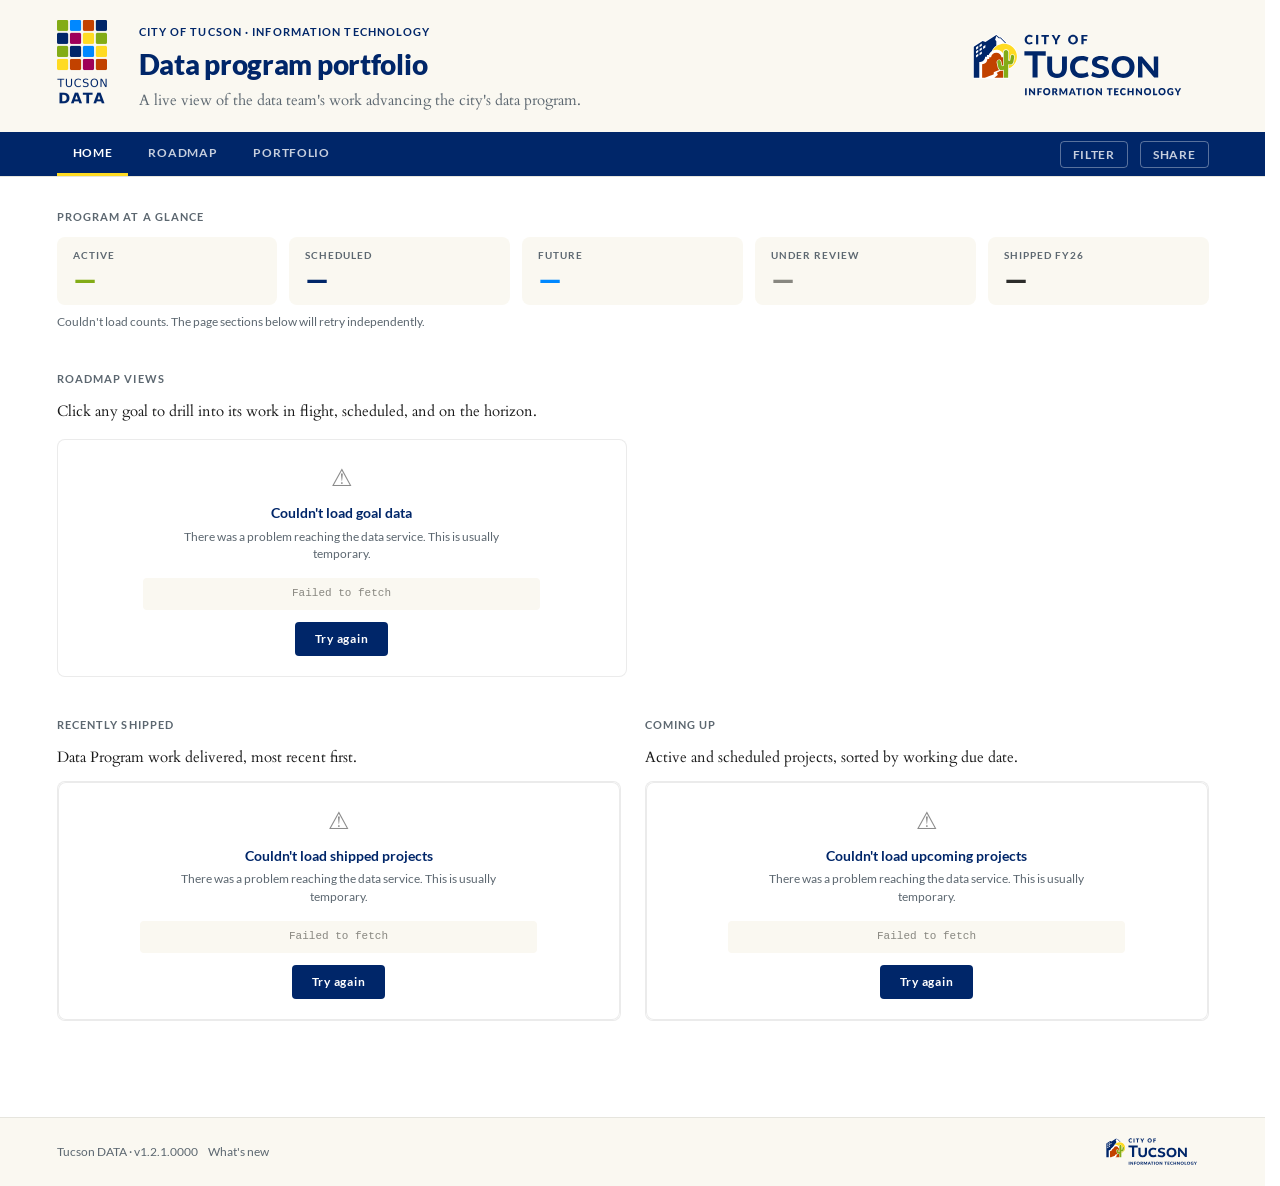
==== index.html @ bf59204c "v1.2.1.0000 — share button + cross-page filter persistence Closes out the URL-state thread started b" ====
<!DOCTYPE html>
<html lang="en">
<head>
  <meta charset="UTF-8">
  <meta name="viewport" content="width=device-width, initial-scale=1.0">
  <title>Tucson DATA · Data program portfolio</title>
  <meta name="description" content="A live view of the City of Tucson Data Team's work advancing the city's data program.">

  <link rel="canonical" href="https://psjohnso.github.io/tucson-data-program-roadmap/">

  <!-- Open Graph / link previews (Slack, email, social media) -->
  <meta property="og:type" content="website">
  <meta property="og:site_name" content="Tucson DATA">
  <meta property="og:url" content="https://psjohnso.github.io/tucson-data-program-roadmap/">
  <meta property="og:title" content="Tucson DATA — Data Program Portfolio">
  <meta property="og:description" content="A live view of the City of Tucson Data Team's work advancing the city's data program.">
  <meta property="og:image" content="https://psjohnso.github.io/tucson-data-program-roadmap/assets/tucson-data-logo.png">
  <meta property="og:image:alt" content="Tucson DATA logo — colorful mosaic above the words TUCSON DATA in blue">

  <!-- Twitter / X card -->
  <meta name="twitter:card" content="summary">
  <meta name="twitter:title" content="Tucson DATA — Data Program Portfolio">
  <meta name="twitter:description" content="A live view of the City of Tucson Data Team's work advancing the city's data program.">
  <meta name="twitter:image" content="https://psjohnso.github.io/tucson-data-program-roadmap/assets/tucson-data-logo.png">

  <!-- Indexing posture: allow indexing but discourage caching for HTML -->
  <meta name="robots" content="index,follow">
  <meta http-equiv="Cache-Control" content="no-cache, must-revalidate">


  <link rel="icon" href="assets/favicon.ico?v=30" sizes="any">
  <link rel="icon" type="image/png" href="assets/favicon.png?v=30">
  <link rel="apple-touch-icon" href="assets/favicon.png?v=30">

  <link rel="stylesheet" href="css/fonts.css?v=30">

  <link rel="stylesheet" href="css/tokens.css?v=30">
  <link rel="stylesheet" href="css/base.css?v=30">
  <link rel="stylesheet" href="css/components.css?v=30">
</head>
<body>

  <header class="header-band">
    <div class="header-band__inner">
      <a href="index.html" class="header-logo" aria-label="Tucson DATA · home">
        <img src="assets/tucson-data-logo.png" alt="Tucson DATA">
      </a>
      <div class="header-text">
        <div class="header-eyebrow">City of Tucson · Information Technology</div>
        <h1 class="header-title">Data program portfolio</h1>
        <p class="header-subtitle">A live view of the data team's work advancing the city's data program.</p>
      </div>
      <div class="header-cot-logo" aria-label="City of Tucson Information Technology">
        <img src="assets/cot-logos/City-of-Tucson_IT-horizontal.svg" alt="City of Tucson IT">
      </div>
    </div>
    <nav class="topnav" aria-label="Primary navigation">
      <div class="topnav__inner">
        <a href="index.html" aria-current="page">Home</a>
        <a href="roadmap.html">Roadmap</a>
        <a href="portfolio.html">Portfolio</a>
        <button class="topnav__filter" type="button" data-filter-toggle aria-haspopup="dialog">
          Filter
          <span class="topnav__filter-badge" hidden>0</span>
        </button>
        <button class="topnav__share" type="button" data-share-toggle aria-label="Copy link to this view">
          Share
        </button>
      </div>
    </nav>
  </header>
  <div id="filter-banner" class="filter-banner" hidden></div>

  <main class="page">
    <div class="container">

      <section style="margin-bottom: var(--space-10);">
        <div class="section-heading">Program at a glance</div>
        <div class="status-strip" id="status-strip">
          <div class="metric-card">
            <div class="metric-card__label">Active</div>
            <div class="metric-card__value metric-card__value--active" data-stat="active">—</div>
          </div>
          <div class="metric-card">
            <div class="metric-card__label">Scheduled</div>
            <div class="metric-card__value metric-card__value--scheduled" data-stat="scheduled">—</div>
          </div>
          <div class="metric-card">
            <div class="metric-card__label">Future</div>
            <div class="metric-card__value metric-card__value--future" data-stat="future">—</div>
          </div>
          <div class="metric-card">
            <div class="metric-card__label">Under review</div>
            <div class="metric-card__value metric-card__value--idea" data-stat="idea">—</div>
          </div>
          <div class="metric-card">
            <div class="metric-card__label">Shipped FY26</div>
            <div class="metric-card__value metric-card__value--complete" data-stat="complete">—</div>
          </div>
        </div>
        <div id="status-strip-error" style="margin-top: var(--space-2); color: var(--text-secondary); font-size: var(--text-sm);"></div>
      </section>

      <section style="margin-bottom: var(--space-10);">
        <div class="section-heading">Roadmap views</div>
        <p class="muted prose" style="margin-bottom: var(--space-4);">Click any goal to drill into its work in flight, scheduled, and on the horizon.</p>
        <div class="goal-grid" id="roadmap-views">
          <p class="muted">Loading…</p>
        </div>
      </section>

      <section class="home-bottom-grid">
        <div>
          <div class="section-heading">Recently shipped</div>
          <p class="muted prose" style="margin-bottom: var(--space-3);">Data Program work delivered, most recent first.</p>
          <div class="activity-feed" id="recently-shipped">
            <p class="muted" style="padding: var(--space-4);">Loading…</p>
          </div>
        </div>
        <div>
          <div class="section-heading">Coming up</div>
          <p class="muted prose" style="margin-bottom: var(--space-3);">Active and scheduled projects, sorted by working due date.</p>
          <div class="activity-feed" id="coming-up">
            <p class="muted" style="padding: var(--space-4);">Loading…</p>
          </div>
        </div>
      </section>

    </div>
  </main>

  <footer class="page-footer">
    <div class="container">
      <span>
        Tucson DATA · v1.2.1.0000
        <span class="muted" style="margin-left: var(--space-2);"><a href="releases.html">What's new</a></span>
      </span>
      <span class="footer-cot-logo" aria-label="City of Tucson Information Technology">
        <img src="assets/cot-logos/City-of-Tucson_IT-horizontal.svg" alt="City of Tucson IT">
      </span>
    </div>
  </footer>

  <script type="module" src="js/filter-ui.js?v=30"></script>
  <script type="module" src="js/pages/home.js?v=30"></script>
</body>
</html>
---- css/fonts.css ----
/* ─────────────────────────────────────────────────────────────────────────
   fonts.css — self-hosted @font-face declarations for Tucson DATA

   Lato (sans-serif) and Cardo (serif) are loaded from local woff2 files
   shipped with the application instead of being fetched from Google Fonts.

   Why self-host?
   - No FOUT (flash of unstyled text) on cached page navigation; fonts load
     with the same caching behavior as the rest of our static assets
   - No external request to fonts.googleapis.com on every page view (privacy)
   - Site works in environments where Google Fonts is blocked
   - Predictable behavior: fonts arrive with the rest of the bundle

   Files are at /assets/fonts/. Latin subset only — sufficient for our
   English-language city government audience.
   ───────────────────────────────────────────────────────────────────────── */

/* ─── Lato — UI / headings / nav ──────────────────────────────────────── */

@font-face {
  font-family: 'Lato';
  font-style: normal;
  font-weight: 400;
  font-display: swap;
  src: url('../assets/fonts/lato-400.woff2') format('woff2');
}
@font-face {
  font-family: 'Lato';
  font-style: normal;
  font-weight: 700;
  font-display: swap;
  src: url('../assets/fonts/lato-700.woff2') format('woff2');
}
@font-face {
  font-family: 'Lato';
  font-style: normal;
  font-weight: 900;
  font-display: swap;
  src: url('../assets/fonts/lato-900.woff2') format('woff2');
}

/* ─── Cardo — body prose ───────────────────────────────────────────────── */

@font-face {
  font-family: 'Cardo';
  font-style: normal;
  font-weight: 400;
  font-display: swap;
  src: url('../assets/fonts/cardo-400.woff2') format('woff2');
}
@font-face {
  font-family: 'Cardo';
  font-style: italic;
  font-weight: 400;
  font-display: swap;
  src: url('../assets/fonts/cardo-400-italic.woff2') format('woff2');
}
@font-face {
  font-family: 'Cardo';
  font-style: normal;
  font-weight: 700;
  font-display: swap;
  src: url('../assets/fonts/cardo-700.woff2') format('woff2');
}
---- css/tokens.css ----
/* ─────────────────────────────────────────────────────────────────────────
   tokens.css — Tucson DATA design tokens
   Aligned to City of Tucson Brand Guide (2022)

   Primary colors:    Innovation Blue, Sunset Orange, Sun Yellow, Saguaro Green
   Secondary colors:  Night Sky, Monsoon Gray, Cactus Fruit, Sonoran Sand, Sky Blue
   Typography:        Lato (headings/UI), Cardo (body prose)
                      Arial, Georgia as system fallbacks per brand guide.
   ───────────────────────────────────────────────────────────────────────── */

:root {
  /* ─── COT primary palette ─────────────────────────────────────────────── */
  --cot-innovation-blue: #002669;
  --cot-sunset-orange:   #C24200;
  --cot-sun-yellow:      #FFDB22;
  --cot-saguaro-green:   #83AC16;

  /* ─── COT secondary palette ───────────────────────────────────────────── */
  --cot-night-sky:    #140233;
  --cot-monsoon-gray: #E1E2DD;
  --cot-cactus-fruit: #9E0059;
  --cot-sonoran-sand: #E5D086;
  --cot-sky-blue:     #0088FF;

  /* ─── Brand-derived working tones ─────────────────────────────────────── */
  --cot-blue-dark:    #001A4A;   /* darker Innovation Blue for nav strip */
  --cot-cream:        #FAF8F1;   /* light warm bg behind logo */
  --cot-stone:        #F5F4EE;   /* slightly cooler section bg */

  /* ─── Status colors (project state) ───────────────────────────────────── */
  --status-active:    var(--cot-saguaro-green);
  --status-scheduled: var(--cot-innovation-blue);
  --status-future:    var(--cot-sky-blue);
  --status-complete:  #2C2C2A;
  --status-idea:      #888780;
  --status-onhold:    #B4B2A9;
  --status-waiting:   #BA7517;
  --status-canceled:  #B14545;  /* muted brick — readable but downplayed */

  /* ─── Today marker on timelines ───────────────────────────────────────── */
  --today: var(--cot-sunset-orange);

  /* ─── Goal accent colors ──────────────────────────────────────────────────
     Each Data Program Goal gets a color from the Tucson DATA logo mosaic,
     so the lanes on the timeline visually echo the brand mark. */
  --goal-governance:    var(--cot-cactus-fruit);    /* magenta */
  --goal-quality:       var(--cot-saguaro-green);   /* green */
  --goal-security:      var(--cot-sunset-orange);   /* rust orange */
  --goal-literacy:      #C49A0A;                    /* darkened sun yellow for contrast */
  --goal-architecture:  var(--cot-sky-blue);        /* sky blue */
  --goal-business:      var(--cot-night-sky);       /* deep navy purple */

  /* ─── Surface and text ────────────────────────────────────────────────── */
  --bg-page:       #FFFFFF;
  --bg-section:    var(--cot-cream);
  --bg-tinted:     var(--cot-stone);
  --bg-card:       #FFFFFF;

  --text-primary:    #1A1A1A;
  --text-secondary:  #5C6770;
  --text-tertiary:   #888780;
  --text-on-dark:    #FFFFFF;
  --text-on-dark-muted: rgba(255, 255, 255, 0.78);
  --text-on-dark-faint: rgba(255, 255, 255, 0.55);

  --border-subtle:  rgba(0, 0, 0, 0.08);
  --border-default: rgba(0, 0, 0, 0.16);
  --border-strong:  rgba(0, 0, 0, 0.28);

  /* ─── Spacing ─────────────────────────────────────────────────────────── */
  --space-1:  4px;
  --space-2:  8px;
  --space-3:  12px;
  --space-4:  16px;
  --space-5:  20px;
  --space-6:  24px;
  --space-8:  32px;
  --space-10: 40px;
  --space-12: 48px;
  --space-16: 64px;

  /* ─── Border radius ───────────────────────────────────────────────────── */
  --radius-sm:   4px;
  --radius-md:   8px;
  --radius-lg:   12px;
  --radius-xl:   16px;
  --radius-pill: 999px;

  /* ─── Typography ──────────────────────────────────────────────────────────
     Lato for headings/UI, Cardo for body prose. Both are Google web fonts;
     loaded in the document head. Per brand guide: Arial replaces Lato and
     Georgia replaces Cardo when web fonts are unavailable.  */
  --font-sans:  "Lato",  "Arial", -apple-system, BlinkMacSystemFont, "Segoe UI", Helvetica, sans-serif;
  --font-serif: "Cardo", "Georgia", Cambria, "Times New Roman", serif;
  --font-mono:  ui-monospace, "SF Mono", Menlo, Consolas, monospace;

  /* ─── Type scale (px-based for fine control) ──────────────────────────── */
  --text-xs:   11px;
  --text-sm:   12px;
  --text-base: 14px;
  --text-md:   15px;
  --text-lg:   16px;
  --text-xl:   18px;
  --text-2xl:  22px;
  --text-3xl:  28px;
  --text-4xl:  36px;

  --leading-tight:  1.2;
  --leading-normal: 1.45;
  --leading-loose:  1.65;

  --weight-regular: 400;
  --weight-medium:  500;
  --weight-bold:    700;
  --weight-black:   900;

  --tracking-tight:  -0.01em;
  --tracking-normal: 0;
  --tracking-wide:   0.06em;
  --tracking-wider:  0.10em;

  /* ─── Layout ──────────────────────────────────────────────────────────── */
  --container-max: 1200px;

  /* ─── Motion ──────────────────────────────────────────────────────────── */
  --transition-fast:    120ms ease-out;
  --transition-default: 200ms ease-out;

  /* ─── Shadows (subtle, for cards) ─────────────────────────────────────── */
  --shadow-sm: 0 1px 2px rgba(0, 0, 0, 0.05);
  --shadow-md: 0 2px 8px rgba(0, 0, 0, 0.06);
  --shadow-lg: 0 8px 24px rgba(0, 0, 0, 0.08);
}
---- css/base.css ----
/* ─────────────────────────────────────────────────────────────────────────
   base.css — reset + typography + layout + shared components
   ───────────────────────────────────────────────────────────────────────── */

/* Reset */
*, *::before, *::after { box-sizing: border-box; }
* { margin: 0; padding: 0; }
img, svg { display: block; max-width: 100%; }
input, button, textarea, select { font: inherit; color: inherit; }
button { background: none; border: none; cursor: pointer; }

html {
  font-family: var(--font-sans);
  font-size: var(--text-base);
  color: var(--text-primary);
  background: var(--bg-page);
  -webkit-font-smoothing: antialiased;
  text-rendering: optimizeLegibility;
  /* Always reserve space for the vertical scrollbar so layout width stays
     identical whether the page is tall (home) or short (goal pages). Prevents
     horizontal shift of logo/title when navigating between pages of different
     heights. */
  scrollbar-gutter: stable;
}

body {
  min-height: 100vh;
  line-height: var(--leading-normal);
}

a { color: inherit; text-decoration: none; }
a:hover { text-decoration: underline; }

/* Selection */
::selection {
  background: var(--cot-sun-yellow);
  color: var(--cot-innovation-blue);
}

/* ─────────────────────────────────────────────────────────────────────────
   Layout primitives
   ───────────────────────────────────────────────────────────────────────── */

.container {
  max-width: var(--container-max);
  margin: 0 auto;
  padding: 0 var(--space-6);
}

.page {
  padding: var(--space-8) 0 var(--space-12);
}

/* ─────────────────────────────────────────────────────────────────────────
   Header band — logo strip on cream + navy navigation strip below
   ───────────────────────────────────────────────────────────────────────── */

.header-band {
  background: var(--bg-section);
  border-bottom: 1px solid var(--border-subtle);
}

.header-band__inner {
  max-width: var(--container-max);
  margin: 0 auto;
  padding: var(--space-5) var(--space-6);
  display: flex;
  align-items: flex-start;  /* anchor to top so eyebrow/title don't drift with subtitle length */
  gap: var(--space-8);
  min-height: 132px;        /* lock band height so logo position is identical across pages */
}

.header-logo {
  flex-shrink: 0;
  display: block;
  /* Keep the logo at a consistent vertical position rather than centered in
     a flex container whose height varies with subtitle copy. */
}

.header-logo img {
  height: 84px;
  width: auto;
  display: block;
}

.header-text {
  flex: 1;
  min-width: 0;
  /* Pin the eyebrow and title to a consistent Y; subtitle flows below */
  padding-top: 4px;
}

.header-eyebrow {
  font-family: var(--font-sans);
  font-size: var(--text-xs);
  letter-spacing: var(--tracking-wider);
  text-transform: uppercase;
  color: var(--cot-innovation-blue);
  font-weight: var(--weight-bold);
  margin-bottom: var(--space-2);
}

.header-title {
  font-family: var(--font-sans);
  font-size: var(--text-3xl);
  font-weight: var(--weight-black);
  color: var(--cot-innovation-blue);
  letter-spacing: var(--tracking-tight);
  line-height: var(--leading-tight);
}

.header-subtitle {
  font-family: var(--font-serif);
  font-size: var(--text-md);
  color: var(--text-secondary);
  margin-top: var(--space-2);
  line-height: var(--leading-normal);
  max-width: 60ch;
  /* Lock to a single line. Long copy gets ellipsis; this keeps the chrome
     stable across pages with different subtitle lengths. */
  white-space: nowrap;
  overflow: hidden;
  text-overflow: ellipsis;
}

/* ─────────────────────────────────────────────────────────────────────────
   Top navigation
   ───────────────────────────────────────────────────────────────────────── */

.topnav {
  background: var(--cot-innovation-blue);
  color: var(--text-on-dark);
}

.topnav__inner {
  max-width: var(--container-max);
  margin: 0 auto;
  padding: 0 var(--space-6);
  display: flex;
  gap: var(--space-1);
}

.topnav a {
  display: inline-block;
  padding: var(--space-3) var(--space-4);
  font-family: var(--font-sans);
  font-size: var(--text-sm);
  font-weight: var(--weight-bold);
  letter-spacing: var(--tracking-wide);
  text-transform: uppercase;
  color: var(--text-on-dark-muted);
  text-decoration: none;
  border-bottom: 3px solid transparent;
  transition: color var(--transition-fast), border-color var(--transition-fast);
}

.topnav a:hover {
  color: var(--text-on-dark);
  text-decoration: none;
}

.topnav a[aria-current="page"] {
  color: var(--text-on-dark);
  border-bottom-color: var(--cot-sun-yellow);
}

/* Filter button — sibling to the nav links, right-aligned. Same visual
   language (uppercase, bold, tracked text, light color) so it reads as
   part of the chrome rather than a foreign control. */
.topnav__filter {
  margin-left: auto;
  display: inline-flex;
  align-items: center;
  gap: 8px;
  background: transparent;
  border: 1px solid rgba(255, 255, 255, 0.35);
  border-radius: var(--radius-sm);
  padding: 4px 12px;
  font-family: var(--font-sans);
  font-size: var(--text-sm);
  font-weight: var(--weight-bold);
  letter-spacing: var(--tracking-wide);
  text-transform: uppercase;
  color: var(--text-on-dark-muted);
  cursor: pointer;
  align-self: center;
  transition: color var(--transition-fast), border-color var(--transition-fast);
}
.topnav__filter:hover {
  color: var(--text-on-dark);
  border-color: var(--text-on-dark);
}
.topnav__filter-badge {
  background: var(--cot-sun-yellow);
  color: var(--cot-innovation-blue);
  font-size: 11px;
  font-weight: var(--weight-bold);
  border-radius: 999px;
  padding: 1px 7px;
  min-width: 18px;
  text-align: center;
  letter-spacing: 0;
}
.topnav__filter-badge[hidden] { display: none; }

/* Share button — same visual language as the Filter button. Lives next to
   it in the topnav so they read as a pair of view-state controls. */
.topnav__share {
  display: inline-flex;
  align-items: center;
  gap: 6px;
  background: transparent;
  border: 1px solid rgba(255, 255, 255, 0.35);
  border-radius: var(--radius-sm);
  padding: 4px 12px;
  margin-left: var(--space-2);
  font-family: var(--font-sans);
  font-size: var(--text-sm);
  font-weight: var(--weight-bold);
  letter-spacing: var(--tracking-wide);
  text-transform: uppercase;
  color: var(--text-on-dark-muted);
  cursor: pointer;
  align-self: center;
  transition: color var(--transition-fast), border-color var(--transition-fast);
}
.topnav__share:hover {
  color: var(--text-on-dark);
  border-color: var(--text-on-dark);
}

/* ─────────────────────────────────────────────────────────────────────────
   Common UI primitives
   ───────────────────────────────────────────────────────────────────────── */

.eyebrow {
  font-family: var(--font-sans);
  font-size: var(--text-xs);
  letter-spacing: var(--tracking-wider);
  text-transform: uppercase;
  color: var(--text-secondary);
  font-weight: var(--weight-bold);
}

.muted { color: var(--text-secondary); }
.faint { color: var(--text-tertiary); }

/* Section heading */
.section-heading {
  font-family: var(--font-sans);
  font-size: var(--text-xs);
  letter-spacing: var(--tracking-wider);
  text-transform: uppercase;
  color: var(--text-secondary);
  font-weight: var(--weight-bold);
  margin-bottom: var(--space-3);
}

/* Card */
.card {
  background: var(--bg-card);
  border: 1px solid var(--border-subtle);
  border-radius: var(--radius-lg);
  padding: var(--space-5);
}

/* Metric card (status strip cells)
   Flex-column with margin-top: auto on the value pushes counts to the bottom
   of every card. Combined with grid auto-sizing rows to the tallest card,
   all cards in a row have aligned label tops AND aligned value bottoms,
   regardless of how many lines a label wraps to. */
.metric-card {
  background: var(--bg-section);
  border-radius: var(--radius-md);
  padding: var(--space-3) var(--space-4);
  display: flex;
  flex-direction: column;
}

.metric-card__label {
  font-family: var(--font-sans);
  font-size: 10px;
  letter-spacing: var(--tracking-wider);
  text-transform: uppercase;
  color: var(--text-secondary);
  font-weight: var(--weight-bold);
  line-height: 1.2;
}

.metric-card__value {
  font-family: var(--font-sans);
  font-size: var(--text-3xl);
  font-weight: var(--weight-black);
  margin-top: auto;
  padding-top: var(--space-1);
  line-height: 1;
  color: var(--text-primary);
}

/* Status strip — five cells across top of home and goal pages */
.status-strip {
  display: grid;
  grid-template-columns: repeat(5, 1fr);
  gap: var(--space-3);
}

.status-strip .metric-card__value--active    { color: var(--status-active); }
.status-strip .metric-card__value--scheduled { color: var(--status-scheduled); }
.status-strip .metric-card__value--future    { color: var(--status-future); }
.status-strip .metric-card__value--idea      { color: var(--status-idea); }
.status-strip .metric-card__value--complete  { color: var(--status-complete); }

/* Chip */
.chip {
  display: inline-block;
  font-family: var(--font-sans);
  font-size: var(--text-sm);
  font-weight: var(--weight-medium);
  padding: 3px var(--space-3);
  border-radius: var(--radius-pill);
  background: var(--bg-section);
  color: var(--text-primary);
  white-space: nowrap;
}

/* Buttons */
.btn {
  display: inline-block;
  padding: var(--space-2) var(--space-4);
  border-radius: var(--radius-md);
  font-family: var(--font-sans);
  font-size: var(--text-base);
  font-weight: var(--weight-bold);
  cursor: pointer;
  border: 1px solid transparent;
  transition: background var(--transition-fast), border-color var(--transition-fast);
}
.btn--primary {
  background: var(--cot-innovation-blue);
  color: var(--text-on-dark);
}
.btn--primary:hover { background: var(--cot-blue-dark); text-decoration: none; }
.btn--ghost {
  background: transparent;
  border-color: var(--border-default);
  color: var(--text-primary);
}
.btn--ghost:hover { background: var(--bg-section); text-decoration: none; }

/* Page footer */
.page-footer {
  margin-top: var(--space-12);
  padding: var(--space-5) 0;
  border-top: 1px solid var(--border-subtle);
  background: var(--bg-section);
  font-family: var(--font-sans);
  font-size: var(--text-sm);
  color: var(--text-secondary);
}
.page-footer .container {
  display: flex;
  justify-content: space-between;
  align-items: center;
  flex-wrap: wrap;
  gap: var(--space-3);
}

/* Body prose styles when rendered (description/leadership_summary) */
.prose {
  font-family: var(--font-serif);
  font-size: var(--text-md);
  line-height: var(--leading-loose);
  color: var(--text-primary);
}
.prose p + p { margin-top: var(--space-3); }

/* Responsive: tighten layout under 700px */
@media (max-width: 700px) {
  .header-band__inner {
    flex-direction: column;
    align-items: flex-start;
    gap: var(--space-4);
    padding: var(--space-4);
  }
  .header-logo img { height: 64px; }
  .header-title { font-size: var(--text-2xl); }
  .topnav__inner { padding: 0 var(--space-4); overflow-x: auto; }
  .container { padding: 0 var(--space-4); }
  .status-strip { grid-template-columns: 1fr; gap: var(--space-2); }
  .metric-card { display: flex; align-items: baseline; gap: var(--space-3); padding: var(--space-3) var(--space-4); }
  .metric-card__label { margin-bottom: 0; flex: 1; }
  .metric-card__value { font-size: var(--text-2xl); }
}
---- css/components.css ----
/* ─────────────────────────────────────────────────────────────────────────
   components.css — page-specific component styles
   Goal cards, portfolio cards, activity rows, status dots, etc.
   ───────────────────────────────────────────────────────────────────────── */

/* ─── Status dot — small color swatch used in lists ─────────────────────── */

.status-dot {
  display: inline-block;
  width: 8px; height: 8px;
  border-radius: 50%;
  flex-shrink: 0;
  margin-right: 2px;
  vertical-align: middle;
}

/* ─── Goal cards (home page roadmap-views grid) ─────────────────────────── */

.goal-grid {
  display: grid;
  grid-template-columns: repeat(2, 1fr);
  gap: var(--space-3);
}

.goal-card {
  display: block;
  text-decoration: none;
  background: var(--bg-card);
  border: 1px solid var(--border-subtle);
  border-left: 4px solid var(--goal-accent, var(--text-tertiary));
  border-radius: var(--radius-md);
  padding: var(--space-4) var(--space-5);
  transition: border-color var(--transition-fast), box-shadow var(--transition-fast), transform var(--transition-fast);
  color: inherit;
}

.goal-card:hover {
  text-decoration: none;
  box-shadow: var(--shadow-md);
  transform: translateY(-1px);
}

.goal-card__title {
  font-family: var(--font-sans);
  font-size: var(--text-lg);
  font-weight: var(--weight-bold);
  color: var(--cot-innovation-blue);
  margin-bottom: var(--space-1);
}

.goal-card__desc {
  font-family: var(--font-serif);
  font-size: var(--text-sm);
  line-height: var(--leading-normal);
  color: var(--text-secondary);
  margin-bottom: var(--space-3);
}

.goal-card__counts {
  display: flex;
  flex-wrap: wrap;
  gap: var(--space-3);
  font-family: var(--font-sans);
  font-size: var(--text-xs);
  font-weight: var(--weight-bold);
}

.goal-card__count { white-space: nowrap; }

/* ─── Portfolio cards (Strategic Portfolio View) ────────────────────────── */

.portfolio-grid {
  display: grid;
  grid-template-columns: repeat(2, 1fr);
  gap: var(--space-4);
}

.portfolio-card {
  background: var(--bg-card);
  border: 1px solid var(--border-subtle);
  border-left: 5px solid var(--goal-accent, var(--text-tertiary));
  border-radius: var(--radius-md);
  padding: var(--space-5);
  display: flex;
  flex-direction: column;
}

.portfolio-card__header {
  display: flex;
  justify-content: space-between;
  align-items: baseline;
  margin-bottom: var(--space-2);
}

.portfolio-card__title {
  font-family: var(--font-sans);
  font-size: var(--text-xl);
  font-weight: var(--weight-bold);
  color: var(--cot-innovation-blue);
  letter-spacing: var(--tracking-tight);
}

.portfolio-card__count-total {
  font-family: var(--font-sans);
  font-size: var(--text-3xl);
  font-weight: var(--weight-black);
  color: var(--goal-accent);
  line-height: 1;
}

.portfolio-card__desc {
  font-family: var(--font-serif);
  font-size: var(--text-base);
  line-height: var(--leading-loose);
  color: var(--text-secondary);
  margin-bottom: var(--space-4);
}

.portfolio-card__counts {
  display: flex;
  flex-wrap: wrap;
  gap: var(--space-3);
  margin-bottom: var(--space-4);
  font-family: var(--font-sans);
  font-size: var(--text-sm);
}

.portfolio-card__count strong {
  font-weight: var(--weight-black);
  margin-right: 2px;
}

.portfolio-card__projects {
  list-style: none;
  padding: 0;
  margin: 0;
  font-family: var(--font-sans);
  font-size: var(--text-base);
  line-height: var(--leading-loose);
  border-top: 1px solid var(--border-subtle);
  padding-top: var(--space-3);
}

.portfolio-card__projects li {
  padding: var(--space-1) 0;
  display: flex;
  align-items: center;
  gap: var(--space-2);
}

.portfolio-card__more {
  font-family: var(--font-sans);
  font-size: var(--text-sm);
  margin-top: var(--space-2);
}

.portfolio-card__empty {
  font-family: var(--font-serif);
  font-style: italic;
  font-size: var(--text-sm);
}

/* ─── Activity feed (home page) ─────────────────────────────────────────── */

.home-bottom-grid {
  display: grid;
  grid-template-columns: 1fr 1fr;
  gap: var(--space-6);
}

.activity-feed {
  display: flex;
  flex-direction: column;
  border: 1px solid var(--border-subtle);
  border-radius: var(--radius-md);
  background: var(--bg-card);
  overflow: hidden;
}

.activity-row {
  display: grid;
  grid-template-columns: 100px 1fr auto;
  gap: var(--space-3);
  align-items: start;
  padding: var(--space-3) var(--space-4);
  border-bottom: 1px solid var(--border-subtle);
  font-family: var(--font-sans);
  font-size: var(--text-base);
  line-height: var(--leading-normal);
}

.activity-row:last-child { border-bottom: none; }

.activity-row__date {
  font-size: var(--text-sm);
  color: var(--text-secondary);
  font-weight: var(--weight-bold);
  padding-top: 2px;
}

.activity-row__title {
  color: var(--text-primary);
  word-break: break-word;
}

.activity-row__status {
  font-size: var(--text-sm);
  font-weight: var(--weight-bold);
  text-transform: uppercase;
  letter-spacing: var(--tracking-wide);
  white-space: nowrap;
  padding-top: 2px;
}

/* ─── Orphans / Unclassified list (portfolio page) ──────────────────────── */

.orphan-list {
  list-style: none;
  padding: 0;
  margin: 0;
  font-family: var(--font-sans);
  font-size: var(--text-base);
}

.orphan-list li {
  padding: var(--space-2) 0;
  display: flex;
  align-items: center;
  gap: var(--space-2);
  border-bottom: 1px dashed var(--border-subtle);
}

.orphan-list li:last-child { border-bottom: none; }

/* ─── Responsive ────────────────────────────────────────────────────────── */

@media (max-width: 800px) {
  .goal-grid,
  .portfolio-grid,
  .home-bottom-grid { grid-template-columns: 1fr; }
  .activity-row {
    grid-template-columns: 1fr auto;
    gap: var(--space-1) var(--space-3);
    padding: var(--space-3) var(--space-4);
  }
  .activity-row__date {
    grid-column: 1;
    grid-row: 1;
  }
  .activity-row__status {
    grid-column: 2;
    grid-row: 1;
    text-align: right;
  }
  .activity-row__title {
    grid-column: 1 / -1;
    grid-row: 2;
  }
}

/* ─────────────────────────────────────────────────────────────────────────
   Timeline canvas (roadmap page)
   ───────────────────────────────────────────────────────────────────────── */

.timeline-wrap {
  position: relative;
  background: var(--bg-card);
  border: 1px solid var(--border-subtle);
  border-radius: var(--radius-md);
  overflow: hidden;
}

.timeline-svg {
  display: block;
  width: 100%;
  height: auto;
  font-family: var(--font-sans);
}

.timeline-gutter         { fill: var(--bg-section); }
.timeline-gutter-divider { stroke: var(--border-default); stroke-width: 1; }
.timeline-axis-bg        { fill: var(--cot-cream); }
.timeline-axis-divider   { stroke: var(--border-subtle); stroke-width: 1; }
.timeline-gridline       { stroke: rgba(0,0,0,0.06); stroke-width: 1; stroke-dasharray: 2 3; }
.timeline-lane-divider   { stroke: var(--border-subtle); stroke-width: 1; }

.timeline-quarter-label {
  font-size: 11px;
  font-weight: 700;
  fill: var(--text-secondary);
  letter-spacing: 0.06em;
}

.timeline-lane-label {
  font-size: 13px;
  font-weight: 700;
  fill: var(--cot-innovation-blue);
}

.timeline-lane-count {
  font-size: 11px;
  fill: var(--text-secondary);
}

.timeline-lane-empty {
  font-size: 11px;
  font-style: italic;
  fill: var(--text-tertiary);
}

.timeline-bar {
  cursor: pointer;
  transition: opacity var(--transition-fast);
}
.timeline-bar:hover { opacity: 0.85; }
.timeline-bar:focus { outline: none; }
.timeline-bar:focus rect,
.timeline-bar:focus polygon {
  stroke: var(--cot-innovation-blue);
  stroke-width: 2;
}

.timeline-bar-label {
  font-size: 11px;
  font-weight: 500;
  fill: #FFFFFF;
  pointer-events: none;
  user-select: none;
}

.timeline-today {
  stroke: var(--cot-sunset-orange);
  stroke-width: 1.5;
  stroke-dasharray: 4 3;
  pointer-events: none;
}
.timeline-today-marker {
  fill: var(--cot-sunset-orange);
  pointer-events: none;
}
.timeline-today-label {
  font-size: 9px;
  font-weight: 700;
  fill: var(--cot-sunset-orange);
  letter-spacing: 0.10em;
  pointer-events: none;
}

/* Tooltip — absolutely positioned within the timeline-wrap container */
.timeline-tooltip {
  position: absolute;
  background: var(--cot-innovation-blue);
  color: var(--text-on-dark);
  padding: 8px 12px;
  border-radius: var(--radius-md);
  font-size: var(--text-sm);
  line-height: var(--leading-normal);
  font-family: var(--font-sans);
  font-weight: 500;
  pointer-events: none;
  box-shadow: var(--shadow-md);
  opacity: 0;
  transform: translateY(2px);
  transition: opacity var(--transition-fast), transform var(--transition-fast);
  z-index: 10;
  max-width: 320px;
  white-space: normal;
}
.timeline-tooltip.visible {
  opacity: 1;
  transform: translateY(0);
}

/* Legend */
.timeline-legend {
  padding: 12px 16px;
  background: var(--bg-section);
  border-top: 1px solid var(--border-subtle);
  display: flex;
  gap: var(--space-4);
  flex-wrap: wrap;
  font-family: var(--font-sans);
  font-size: var(--text-xs);
  color: var(--text-secondary);
  align-items: center;
}
.timeline-legend__item {
  display: inline-flex;
  align-items: center;
  gap: 6px;
}
.timeline-legend__swatch {
  width: 14px;
  height: 14px;
  border-radius: var(--radius-sm);
  display: inline-block;
}
.timeline-legend__line {
  width: 16px;
  border-top: 1.5px dashed var(--cot-sunset-orange);
}
.timeline-legend__note {
  margin-left: auto;
  font-style: italic;
}

/* On smaller screens, allow the timeline to scroll horizontally */
@media (max-width: 900px) {
  .timeline-wrap { overflow-x: auto; }
  .timeline-svg { min-width: 900px; }
  /* Add a subtle scroll hint below the timeline so users know to swipe */
  .timeline-wrap + .timeline-scroll-hint { display: block; }
}
.timeline-scroll-hint {
  display: none;
  font-family: var(--font-sans);
  font-size: var(--text-xs);
  font-style: italic;
  color: var(--text-tertiary);
  text-align: center;
  margin-top: var(--space-2);
}

/* ─────────────────────────────────────────────────────────────────────────
   Item Detail Modal
   ───────────────────────────────────────────────────────────────────────── */

.modal {
  position: fixed;
  inset: 0;
  z-index: 100;
  display: none;
  align-items: flex-start;
  justify-content: center;
  padding: 5vh var(--space-4) var(--space-4);
  overflow-y: auto;
}
.modal--open { display: flex; }

body.modal-open { overflow: hidden; }

.modal__backdrop {
  position: fixed;
  inset: 0;
  background: rgba(20, 2, 51, 0.50);  /* night-sky at 50% */
  backdrop-filter: blur(2px);
  z-index: -1;
  cursor: pointer;
}

.modal__panel {
  position: relative;
  background: var(--bg-card);
  border-radius: var(--radius-lg);
  box-shadow: var(--shadow-lg);
  max-width: 640px;
  width: 100%;
  max-height: 90vh;
  display: flex;
  flex-direction: column;
  overflow: hidden;
  animation: modal-in 180ms ease-out;
}

@keyframes modal-in {
  from { opacity: 0; transform: translateY(-8px); }
  to   { opacity: 1; transform: translateY(0); }
}

.modal__close {
  position: absolute;
  top: var(--space-3);
  right: var(--space-3);
  width: 32px;
  height: 32px;
  border-radius: 50%;
  font-size: 22px;
  font-weight: var(--weight-regular);
  line-height: 1;
  color: var(--text-secondary);
  background: transparent;
  border: 1px solid var(--border-subtle);
  z-index: 1;
  cursor: pointer;
  display: flex;
  align-items: center;
  justify-content: center;
  padding: 0;
  padding-bottom: 3px;
  transition: background var(--transition-fast), color var(--transition-fast);
}
.modal__close:hover {
  background: var(--bg-section);
  color: var(--text-primary);
}
.modal__close:focus {
  outline: 2px solid var(--cot-innovation-blue);
  outline-offset: 2px;
}

.modal__body {
  display: flex;
  flex-direction: column;
  overflow-y: auto;
  flex: 1;
}

.modal__header {
  padding: var(--space-6) var(--space-6) var(--space-3);
  border-bottom: 1px solid var(--border-subtle);
}

.modal__eyebrow {
  font-family: var(--font-sans);
  font-size: var(--text-xs);
  font-weight: var(--weight-bold);
  letter-spacing: var(--tracking-wider);
  text-transform: uppercase;
  color: var(--text-secondary);
  display: flex;
  align-items: center;
  gap: 6px;
  margin-bottom: var(--space-2);
  flex-wrap: wrap;
}

.modal__status-dot {
  display: inline-block;
  width: 8px;
  height: 8px;
  border-radius: 50%;
}

.modal__title {
  font-family: var(--font-sans);
  font-size: var(--text-2xl);
  font-weight: var(--weight-black);
  color: var(--cot-innovation-blue);
  letter-spacing: var(--tracking-tight);
  line-height: var(--leading-tight);
  margin-bottom: var(--space-1);
  padding-right: 40px;  /* avoid the close button */
}

.modal__subtitle {
  font-family: var(--font-sans);
  font-size: var(--text-sm);
  font-style: italic;
}

.modal__content {
  padding: var(--space-4) var(--space-6);
}

.modal__section {
  margin-bottom: var(--space-5);
}
.modal__section:last-child { margin-bottom: 0; }

.modal__section-label {
  font-family: var(--font-sans);
  font-size: var(--text-xs);
  font-weight: var(--weight-bold);
  letter-spacing: var(--tracking-wider);
  text-transform: uppercase;
  color: var(--text-secondary);
  margin-bottom: var(--space-2);
}

.modal__meta-grid {
  display: grid;
  grid-template-columns: repeat(auto-fit, minmax(140px, 1fr));
  gap: var(--space-4);
  padding: var(--space-3) var(--space-4);
  background: var(--bg-section);
  border-radius: var(--radius-md);
}

.modal__meta-label {
  font-family: var(--font-sans);
  font-size: 10px;
  font-weight: var(--weight-bold);
  letter-spacing: var(--tracking-wider);
  text-transform: uppercase;
  color: var(--text-secondary);
}

.modal__meta-value {
  font-family: var(--font-sans);
  font-size: var(--text-base);
  font-weight: var(--weight-medium);
  color: var(--text-primary);
  margin-top: 2px;
}

.modal__chips {
  display: flex;
  gap: var(--space-2);
  flex-wrap: wrap;
}

.chip--goal {
  background: var(--bg-section);
  border: 1px solid var(--border-subtle);
  font-size: var(--text-sm);
}

.modal__list {
  list-style: disc;
  padding-left: var(--space-5);
  margin: 0;
  font-family: var(--font-sans);
  font-size: var(--text-base);
  color: var(--text-primary);
  line-height: var(--leading-loose);
}

.modal__footer {
  padding: var(--space-4) var(--space-6);
  border-top: 1px solid var(--border-subtle);
  background: var(--bg-section);
  display: flex;
  justify-content: flex-end;
}

@media (max-width: 600px) {
  .modal { padding: 0; align-items: stretch; }
  .modal__panel {
    max-width: 100%;
    max-height: 100vh;
    border-radius: 0;
  }
  .modal__title { font-size: var(--text-xl); }
}

/* ─── Clickable list items (activity rows + portfolio project items) ────── */

.activity-row--clickable,
.project-item {
  cursor: pointer;
  transition: background var(--transition-fast);
}
.activity-row--clickable:hover,
.project-item:hover {
  background: var(--bg-section);
}
.activity-row--clickable:focus,
.project-item:focus {
  outline: 2px solid var(--cot-innovation-blue);
  outline-offset: -2px;
  background: var(--bg-section);
}

/* ─────────────────────────────────────────────────────────────────────────
   Goal detail page
   ───────────────────────────────────────────────────────────────────────── */

.goal-header {
  background: var(--bg-card);
  border: 1px solid var(--border-subtle);
  border-left: 8px solid var(--goal-accent, var(--text-tertiary));
  border-radius: var(--radius-lg);
  padding: var(--space-6) var(--space-8);
  margin-top: var(--space-4);
}

.goal-header__eyebrow {
  font-family: var(--font-sans);
  font-size: var(--text-xs);
  font-weight: var(--weight-bold);
  letter-spacing: var(--tracking-wider);
  text-transform: uppercase;
  color: var(--goal-accent);
  margin-bottom: var(--space-2);
}

.goal-header__title {
  font-family: var(--font-sans);
  font-size: var(--text-4xl);
  font-weight: var(--weight-black);
  color: var(--cot-innovation-blue);
  letter-spacing: var(--tracking-tight);
  line-height: var(--leading-tight);
  margin-bottom: var(--space-4);
}

.goal-header__question {
  font-family: var(--font-serif);
  font-style: italic;
  font-size: var(--text-xl);
  line-height: var(--leading-normal);
  color: var(--text-primary);
  margin-bottom: var(--space-5);
  padding-left: var(--space-4);
  border-left: 3px solid var(--goal-accent);
}

.goal-header__narrative {
  font-family: var(--font-serif);
  font-size: var(--text-md);
  line-height: var(--leading-loose);
  color: var(--text-primary);
  max-width: 70ch;
}
.goal-header__narrative p + p { margin-top: var(--space-3); }
.goal-header__narrative a { color: var(--cot-innovation-blue); text-decoration: underline; }

/* Status block — one section per status */
.goal-status-block {
  margin-bottom: var(--space-6);
}
.goal-status-block:last-child { margin-bottom: 0; }

.goal-status-block__header {
  display: flex;
  align-items: baseline;
  gap: var(--space-2);
  margin-bottom: var(--space-2);
  padding-bottom: var(--space-2);
  border-bottom: 1px solid var(--border-subtle);
}
.goal-status-block__header .status-dot {
  align-self: center;
}

.goal-status-block__label {
  font-family: var(--font-sans);
  font-size: var(--text-lg);
  font-weight: var(--weight-bold);
  color: var(--text-primary);
  letter-spacing: var(--tracking-tight);
}

.goal-status-block__count {
  font-family: var(--font-sans);
  font-size: var(--text-sm);
  font-weight: var(--weight-bold);
  color: var(--text-secondary);
  margin-left: auto;
}

.goal-status-block__list {
  list-style: none;
  padding: 0;
  margin: 0;
}

.goal-status-block__list .project-item {
  display: flex;
  align-items: center;
  gap: var(--space-2);
  padding: var(--space-3) var(--space-4);
  font-family: var(--font-sans);
  font-size: var(--text-base);
  color: var(--text-primary);
  border-bottom: 1px solid var(--border-subtle);
}
.goal-status-block__list .project-item:last-child {
  border-bottom: none;
}

@media (max-width: 700px) {
  .goal-header { padding: var(--space-5); }
  .goal-header__title { font-size: var(--text-3xl); }
  .goal-header__question { font-size: var(--text-lg); }
}

/* Portfolio card title link to goal detail */
.portfolio-card__title a {
  color: inherit;
  text-decoration: none;
  transition: color var(--transition-fast);
}
.portfolio-card__title a:hover {
  color: var(--goal-accent);
  text-decoration: none;
}

/* ─── Goal page navigation enhancements (chunk 1.7+) ────────────────────── */

/* Context band — sits below the topnav on the goal detail page. Holds the
   active goal name + a "back to all goals" link. Single fixed-height row, so
   it never makes the rest of the chrome feel like it's shifting between pages. */
.goal-context-band {
  background: var(--bg-section);
  border-bottom: 1px solid var(--border-subtle);
}
.goal-context-band__inner {
  max-width: var(--container-max);
  margin: 0 auto;
  padding: var(--space-3) var(--space-6);
  display: flex;
  justify-content: space-between;
  align-items: center;
  gap: var(--space-4);
  font-family: var(--font-sans);
  font-size: var(--text-sm);
}
.goal-context-band__current {
  display: flex;
  align-items: center;
  gap: var(--space-2);
  color: var(--cot-innovation-blue);
  font-weight: var(--weight-bold);
}
.goal-context-band__accent {
  width: 10px;
  height: 10px;
  border-radius: 50%;
  background: var(--goal-accent, var(--text-tertiary));
  display: inline-block;
}
.goal-context-band__label {
  color: var(--text-secondary);
  font-weight: var(--weight-regular);
  text-transform: uppercase;
  letter-spacing: var(--tracking-wider);
  font-size: var(--text-xs);
}

/* Back link above the goal narrative card.
   Subtle, doesn't compete with the goal title. */
.back-link {
  display: inline-flex;
  align-items: center;
  gap: 6px;
  font-family: var(--font-sans);
  font-size: var(--text-sm);
  color: var(--text-secondary);
  text-decoration: none;
  margin-bottom: var(--space-4);
  padding: var(--space-1) 0;
  transition: color var(--transition-fast);
}
.back-link:hover {
  color: var(--cot-innovation-blue);
  text-decoration: underline;
}
.back-link:focus {
  outline: 2px solid var(--cot-innovation-blue);
  outline-offset: 2px;
  border-radius: 2px;
}

/* ─────────────────────────────────────────────────────────────────────────
   Loading skeletons & error states (chunk 1.8/1.9)
   ───────────────────────────────────────────────────────────────────────── */

/* Subtle pulsing background — used for all skeleton shapes.
   The shimmer keeps "loading" visually distinct from "broken/empty". */
@keyframes skeleton-pulse {
  0%, 100% { opacity: 0.55; }
  50%      { opacity: 1; }
}

.skel {
  background: var(--bg-section);
  border-radius: var(--radius-sm);
  animation: skeleton-pulse 1.4s ease-in-out infinite;
}

/* Skeleton for the metric/status strip used on home + goal pages */
.skel-status-strip {
  display: grid;
  grid-template-columns: repeat(5, 1fr);
  gap: var(--space-3);
}
.skel-metric-card {
  background: var(--bg-card);
  border: 1px solid var(--border-subtle);
  border-radius: var(--radius-md);
  padding: var(--space-4);
}
.skel-metric-card .skel:first-child {
  height: 12px;
  width: 70%;
  margin-bottom: var(--space-2);
}
.skel-metric-card .skel:last-child {
  height: 32px;
  width: 50%;
}

/* Skeleton for a generic two-column grid (goal cards, portfolio cards) */
.skel-grid {
  display: grid;
  grid-template-columns: repeat(2, 1fr);
  gap: var(--space-4);
}
.skel-card {
  background: var(--bg-card);
  border: 1px solid var(--border-subtle);
  border-left: 4px solid var(--bg-section);
  border-radius: var(--radius-md);
  padding: var(--space-4) var(--space-5);
}
.skel-card .skel { margin-bottom: var(--space-2); }
.skel-card .skel:nth-child(1) { height: 18px; width: 50%; }
.skel-card .skel:nth-child(2) { height: 14px; width: 90%; }
.skel-card .skel:nth-child(3) { height: 14px; width: 75%; margin-bottom: var(--space-3); }
.skel-card .skel:nth-child(4) { height: 12px; width: 40%; margin-bottom: 0; }

/* Skeleton for an activity feed (rows of date/title/status) */
.skel-feed {
  background: var(--bg-card);
  border: 1px solid var(--border-subtle);
  border-radius: var(--radius-md);
  overflow: hidden;
}
.skel-feed-row {
  display: grid;
  grid-template-columns: 100px 1fr 60px;
  gap: var(--space-3);
  align-items: center;
  padding: var(--space-3) var(--space-4);
  border-bottom: 1px solid var(--border-subtle);
}
.skel-feed-row:last-child { border-bottom: none; }
.skel-feed-row .skel { height: 14px; }
.skel-feed-row .skel:first-child  { width: 80%; }
.skel-feed-row .skel:nth-child(2) { width: 100%; }
.skel-feed-row .skel:last-child   { width: 70%; }

/* Skeleton for the timeline canvas — empty SVG with placeholder lanes */
.skel-timeline {
  background: var(--bg-card);
  border: 1px solid var(--border-subtle);
  border-radius: var(--radius-md);
  padding: var(--space-4);
  display: grid;
  grid-template-columns: 180px 1fr;
  gap: var(--space-2);
}
.skel-timeline__labels { display: flex; flex-direction: column; gap: var(--space-3); }
.skel-timeline__bars   { display: flex; flex-direction: column; gap: var(--space-3); }
.skel-timeline__labels .skel { height: 22px; width: 70%; }
.skel-timeline__bars .skel { height: 22px; }
.skel-timeline__bars .skel:nth-child(1) { width: 60%; margin-left: 8%; }
.skel-timeline__bars .skel:nth-child(2) { width: 45%; margin-left: 22%; }
.skel-timeline__bars .skel:nth-child(3) { width: 38%; margin-left: 12%; }
.skel-timeline__bars .skel:nth-child(4) { width: 55%; margin-left: 28%; }
.skel-timeline__bars .skel:nth-child(5) { width: 30%; margin-left: 18%; }

/* Skeleton for the item detail modal — mirrors the real modal__header,
   modal__content, modal__footer zones so the swap to real content doesn't
   shift layout much. */
.skel-modal { display: flex; flex-direction: column; }

.skel-modal__header {
  padding: var(--space-6) var(--space-6) var(--space-4);
  border-bottom: 1px solid var(--border-subtle);
}
.skel-modal__eyebrow {
  display: flex;
  gap: var(--space-2);
  margin-bottom: var(--space-3);
}
.skel-modal__eyebrow .skel { height: 12px; }
.skel-modal__eyebrow .skel:nth-child(1) { width: 60px; }
.skel-modal__eyebrow .skel:nth-child(2) { width: 80px; }
.skel-modal__title    { height: 28px; width: 75%; margin-bottom: var(--space-2); }
.skel-modal__subtitle { height: 12px; width: 50%; }

.skel-modal__content { padding: var(--space-4) var(--space-6); }
.skel-modal__label { height: 12px; width: 25%; margin-bottom: var(--space-3); }
.skel-modal__line  { height: 14px; width: 100%; margin-bottom: var(--space-2); }
.skel-modal__line--last { width: 70%; margin-bottom: var(--space-5); }

.skel-modal__meta-grid {
  display: grid;
  grid-template-columns: repeat(auto-fit, minmax(140px, 1fr));
  gap: var(--space-4);
  padding: var(--space-3) var(--space-4);
  background: var(--bg-section);
  border-radius: var(--radius-md);
}
.skel-modal__meta-label { height: 10px; width: 50%; margin-bottom: 6px; }
.skel-modal__meta-value { height: 14px; width: 80%; }

.skel-modal__footer {
  padding: var(--space-4) var(--space-6);
  border-top: 1px solid var(--border-subtle);
  background: var(--bg-section);
  display: flex;
  justify-content: flex-end;
}
.skel-modal__footer .skel { height: 32px; width: 140px; }

/* ─────────────────────────────────────────────────────────────────────────
   Releases page — list of release entries. Each entry has a header row
   (version + date), a leadership-voice paragraph, and a team-voice tagline
   pulled from the matching commit subject.
   ───────────────────────────────────────────────────────────────────────── */
.releases {
  display: flex;
  flex-direction: column;
  gap: var(--space-5);
}
.release {
  background: var(--bg-card);
  border: 1px solid var(--border-subtle);
  border-radius: var(--radius-md);
  padding: var(--space-5);
}
.release__header {
  display: flex;
  align-items: baseline;
  gap: var(--space-3);
  margin-bottom: var(--space-3);
  padding-bottom: var(--space-2);
  border-bottom: 1px solid var(--border-subtle);
  flex-wrap: wrap;
}
.release__version {
  font-family: var(--font-sans);
  font-size: var(--text-lg);
  font-weight: var(--weight-black);
  color: var(--cot-innovation-blue);
  letter-spacing: var(--tracking-tight);
  margin: 0;
}
.release__date {
  font-family: var(--font-sans);
  font-size: var(--text-sm);
  color: var(--text-secondary);
}
.release__section-label {
  font-family: var(--font-sans);
  font-size: var(--text-xs);
  font-weight: var(--weight-bold);
  letter-spacing: var(--tracking-wider);
  text-transform: uppercase;
  color: var(--text-secondary);
  margin-bottom: var(--space-2);
}
.release__section-label--secondary {
  margin-top: var(--space-4);
}
.release__leadership {
  font-family: var(--font-sans);
  font-size: var(--text-base);
  line-height: var(--leading-normal);
  color: var(--text-primary);
  margin: 0;
}
.release__leadership--empty {
  color: var(--text-tertiary);
  font-style: italic;
}
.release__tagline {
  font-family: var(--font-sans);
  font-size: var(--text-sm);
  color: var(--text-secondary);
  margin: 0;
  padding: var(--space-2) var(--space-3);
  background: var(--bg-section);
  border-radius: var(--radius-sm);
  border-left: 3px solid var(--border-subtle);
}

/* ─────────────────────────────────────────────────────────────────────────
   Toast — short-lived confirmation message (e.g. "Link copied"). Slides in
   from the bottom-right, fades out after a couple of seconds.
   ───────────────────────────────────────────────────────────────────────── */
.toast {
  position: fixed;
  bottom: var(--space-6);
  right: var(--space-6);
  background: var(--cot-innovation-blue);
  color: white;
  font-family: var(--font-sans);
  font-size: var(--text-sm);
  font-weight: var(--weight-medium);
  padding: var(--space-3) var(--space-5);
  border-radius: var(--radius-md);
  box-shadow: 0 4px 16px rgba(0,0,0,0.2);
  opacity: 0;
  transform: translateY(8px);
  transition: opacity 200ms ease-out, transform 200ms ease-out;
  z-index: 1100;
  pointer-events: none;
}
.toast--visible {
  opacity: 1;
  transform: translateY(0);
}
@media (max-width: 600px) {
  .toast { left: var(--space-4); right: var(--space-4); bottom: var(--space-4); text-align: center; }
}

/* ─────────────────────────────────────────────────────────────────────────
   Filter banner — appears under the topnav when any filters are active.
   Subtle blue tint so it reads as informational, not alarming.
   ───────────────────────────────────────────────────────────────────────── */
.filter-banner {
  background: #f3f6fc;
  border-bottom: 1px solid #d4dce8;
  padding: 8px 0;
}
.filter-banner[hidden] { display: none; }
.filter-banner__inner {
  max-width: var(--container-max);
  margin: 0 auto;
  padding: 0 var(--space-6);
  display: flex;
  align-items: center;
  gap: var(--space-3);
  flex-wrap: wrap;
  font-family: var(--font-sans);
  font-size: var(--text-sm);
  color: var(--text-secondary);
}
.filter-banner__label {
  font-weight: var(--weight-bold);
  letter-spacing: var(--tracking-wider);
  text-transform: uppercase;
  font-size: var(--text-xs);
  color: var(--text-secondary);
}
.filter-chip {
  display: inline-flex;
  align-items: center;
  gap: 6px;
  background: #fff;
  border: 1px solid #d4dce8;
  border-radius: 999px;
  padding: 2px 4px 2px 10px;
  font-size: 12px;
  color: var(--text-primary);
}
.filter-chip__remove {
  background: none;
  border: none;
  cursor: pointer;
  color: var(--text-tertiary);
  padding: 0 4px;
  font-size: 14px;
  line-height: 1;
  border-radius: 999px;
}
.filter-chip__remove:hover { color: var(--text-primary); background: var(--bg-section); }
.filter-banner__clear {
  margin-left: auto;
  background: none;
  border: none;
  cursor: pointer;
  color: var(--cot-innovation-blue);
  font-family: var(--font-sans);
  font-size: var(--text-sm);
  text-decoration: underline;
}

/* ─────────────────────────────────────────────────────────────────────────
   Filter modal — sibling pattern to the project detail modal. Modal markup
   is created on first open and reused. Closes via Escape, backdrop click,
   close button, or Cancel. Apply commits working state to the URL.
   ───────────────────────────────────────────────────────────────────────── */
.filter-modal {
  position: fixed;
  inset: 0;
  z-index: 1000;
  display: none;
  align-items: center;
  justify-content: center;
  padding: var(--space-6);
}
.filter-modal--open { display: flex; }
.filter-modal__backdrop {
  position: absolute;
  inset: 0;
  background: rgba(0, 0, 0, 0.4);
}
.filter-modal__panel {
  position: relative;
  background: #fff;
  border: 1px solid var(--border-subtle);
  border-radius: var(--radius-lg, 12px);
  max-width: 560px;
  width: 100%;
  max-height: calc(100vh - 2 * var(--space-6));
  display: flex;
  flex-direction: column;
  box-shadow: 0 8px 32px rgba(0,0,0,0.18);
  overflow: hidden;
}
.filter-modal__header {
  padding: var(--space-5) var(--space-6) var(--space-3);
  border-bottom: 1px solid var(--border-subtle);
  display: flex;
  justify-content: space-between;
  align-items: baseline;
  gap: var(--space-3);
}
.filter-modal__title {
  font-family: var(--font-sans);
  font-size: var(--text-xl);
  font-weight: var(--weight-black);
  color: var(--cot-innovation-blue);
  margin: 0;
}
.filter-modal__close {
  background: none;
  border: none;
  font-size: 24px;
  cursor: pointer;
  color: var(--text-tertiary);
  padding: 0;
  line-height: 1;
}
.filter-modal__close:hover { color: var(--text-primary); }
.filter-modal__body {
  padding: var(--space-4) var(--space-6);
  overflow-y: auto;
  flex: 1;
}
.filter-modal__section { margin-bottom: var(--space-5); }
.filter-modal__section:last-child { margin-bottom: 0; }
.filter-modal__section-label {
  font-family: var(--font-sans);
  font-size: var(--text-xs);
  font-weight: var(--weight-bold);
  letter-spacing: var(--tracking-wider);
  text-transform: uppercase;
  color: var(--text-secondary);
  margin-bottom: var(--space-2);
}
.filter-modal__section-note {
  font-weight: normal;
  text-transform: none;
  letter-spacing: 0;
  font-size: 11px;
  color: var(--text-tertiary);
  margin-left: var(--space-2);
}
.filter-modal__options {
  display: grid;
  grid-template-columns: repeat(2, 1fr);
  gap: var(--space-2) var(--space-4);
}
.filter-modal__option {
  display: flex;
  align-items: center;
  gap: 8px;
  font-family: var(--font-sans);
  font-size: var(--text-sm);
  color: var(--text-primary);
  cursor: pointer;
  padding: 4px 0;
}
.filter-modal__option input[type="checkbox"] { margin: 0; }

/* Contextual note shown in place of the Goal section on goal-detail pages
   where the goal is implied by the page identifier. */
.filter-modal__context-note {
  font-family: var(--font-sans);
  font-size: var(--text-sm);
  color: var(--text-secondary);
  background: var(--bg-section);
  border-left: 3px solid var(--cot-innovation-blue);
  padding: var(--space-2) var(--space-3);
  margin: 0;
  line-height: var(--leading-normal);
}
.filter-modal__context-note a {
  color: var(--cot-innovation-blue);
  font-weight: var(--weight-bold);
}
.filter-modal__footer {
  padding: var(--space-3) var(--space-6);
  border-top: 1px solid var(--border-subtle);
  background: var(--bg-section);
  display: flex;
  gap: var(--space-3);
  justify-content: flex-end;
  align-items: center;
}
.filter-modal__clear {
  margin-right: auto;
  background: none;
  border: none;
  cursor: pointer;
  color: var(--cot-innovation-blue);
  font-family: var(--font-sans);
  font-size: var(--text-sm);
  text-decoration: underline;
}
.btn--primary {
  background: var(--cot-innovation-blue);
  color: white;
  border: 1px solid var(--cot-innovation-blue);
  border-radius: var(--radius-sm);
  padding: 6px 14px;
  cursor: pointer;
  font-family: var(--font-sans);
  font-size: var(--text-sm);
}
.btn--secondary {
  background: white;
  color: var(--text-primary);
  border: 1px solid var(--border-subtle);
  border-radius: var(--radius-sm);
  padding: 6px 14px;
  cursor: pointer;
  font-family: var(--font-sans);
  font-size: var(--text-sm);
}

/* Mobile: full-screen filter modal, matching the project detail modal pattern */
@media (max-width: 600px) {
  .filter-modal { padding: 0; align-items: stretch; }
  .filter-modal__panel {
    max-width: 100%;
    max-height: 100vh;
    width: 100%;
    border-radius: 0;
    border: none;
  }
  .filter-modal__options { grid-template-columns: 1fr; }
}

/* ─────────────────────────────────────────────────────────────────────────
   City of Tucson IT logo — institutional attribution. Appears in the header
   band (right side, paired with the Tucson DATA mark) and in the footer
   (right side, replacing the department-name text). The horizontal variant
   is used in both spots. align-self: center pulls the logo to the band's
   vertical middle so it lines up with the title text rather than sitting at
   the top — overrides the parent's flex-start without affecting siblings.
   ───────────────────────────────────────────────────────────────────────── */
.header-cot-logo {
  flex-shrink: 0;
  align-self: center;
}
.header-cot-logo img {
  height: 64px;
  width: auto;
  display: block;
}

.footer-cot-logo { display: inline-flex; align-items: center; }
.footer-cot-logo img { height: 28px; width: auto; display: block; }

@media (max-width: 700px) {
  .header-cot-logo img { height: 44px; }
}

/* "Still loading…" hint that appears after a few seconds — reassures
   the user that the app didn't freeze, the request is just slow. */
.loading-hint {
  font-family: var(--font-sans);
  font-size: var(--text-sm);
  font-style: italic;
  color: var(--text-tertiary);
  text-align: center;
  padding: var(--space-3) 0;
  opacity: 0;
  transition: opacity var(--transition-base);
}
.loading-hint.visible { opacity: 1; }

/* Error block with retry button — used wherever a fetch failed */
.fetch-error {
  background: var(--bg-card);
  border: 1px solid var(--border-subtle);
  border-radius: var(--radius-md);
  padding: var(--space-5) var(--space-6);
  text-align: center;
}
.fetch-error__icon {
  font-size: 24px;
  margin-bottom: var(--space-2);
  display: block;
  opacity: 0.5;
}
.fetch-error__title {
  font-family: var(--font-sans);
  font-size: var(--text-base);
  font-weight: var(--weight-bold);
  color: var(--cot-innovation-blue);
  margin-bottom: var(--space-1);
}
.fetch-error__message {
  font-family: var(--font-sans);
  font-size: var(--text-sm);
  color: var(--text-secondary);
  margin-bottom: var(--space-4);
  max-width: 50ch;
  margin-left: auto;
  margin-right: auto;
}
.fetch-error__details {
  font-family: var(--font-mono, monospace);
  font-size: var(--text-xs);
  color: var(--text-tertiary);
  background: var(--bg-section);
  padding: var(--space-2) var(--space-3);
  border-radius: var(--radius-sm);
  margin: var(--space-3) auto;
  max-width: 60ch;
  word-break: break-word;
}
.fetch-error__retry {
  font-family: var(--font-sans);
  font-size: var(--text-sm);
  font-weight: var(--weight-bold);
  letter-spacing: var(--tracking-wide);
  color: var(--text-on-dark);
  background: var(--cot-innovation-blue);
  border: none;
  border-radius: var(--radius-sm);
  padding: var(--space-2) var(--space-5);
  cursor: pointer;
  transition: background var(--transition-fast);
}
.fetch-error__retry:hover { background: var(--cot-night-sky); }
.fetch-error__retry:focus {
  outline: 2px solid var(--cot-sunset-orange);
  outline-offset: 2px;
}
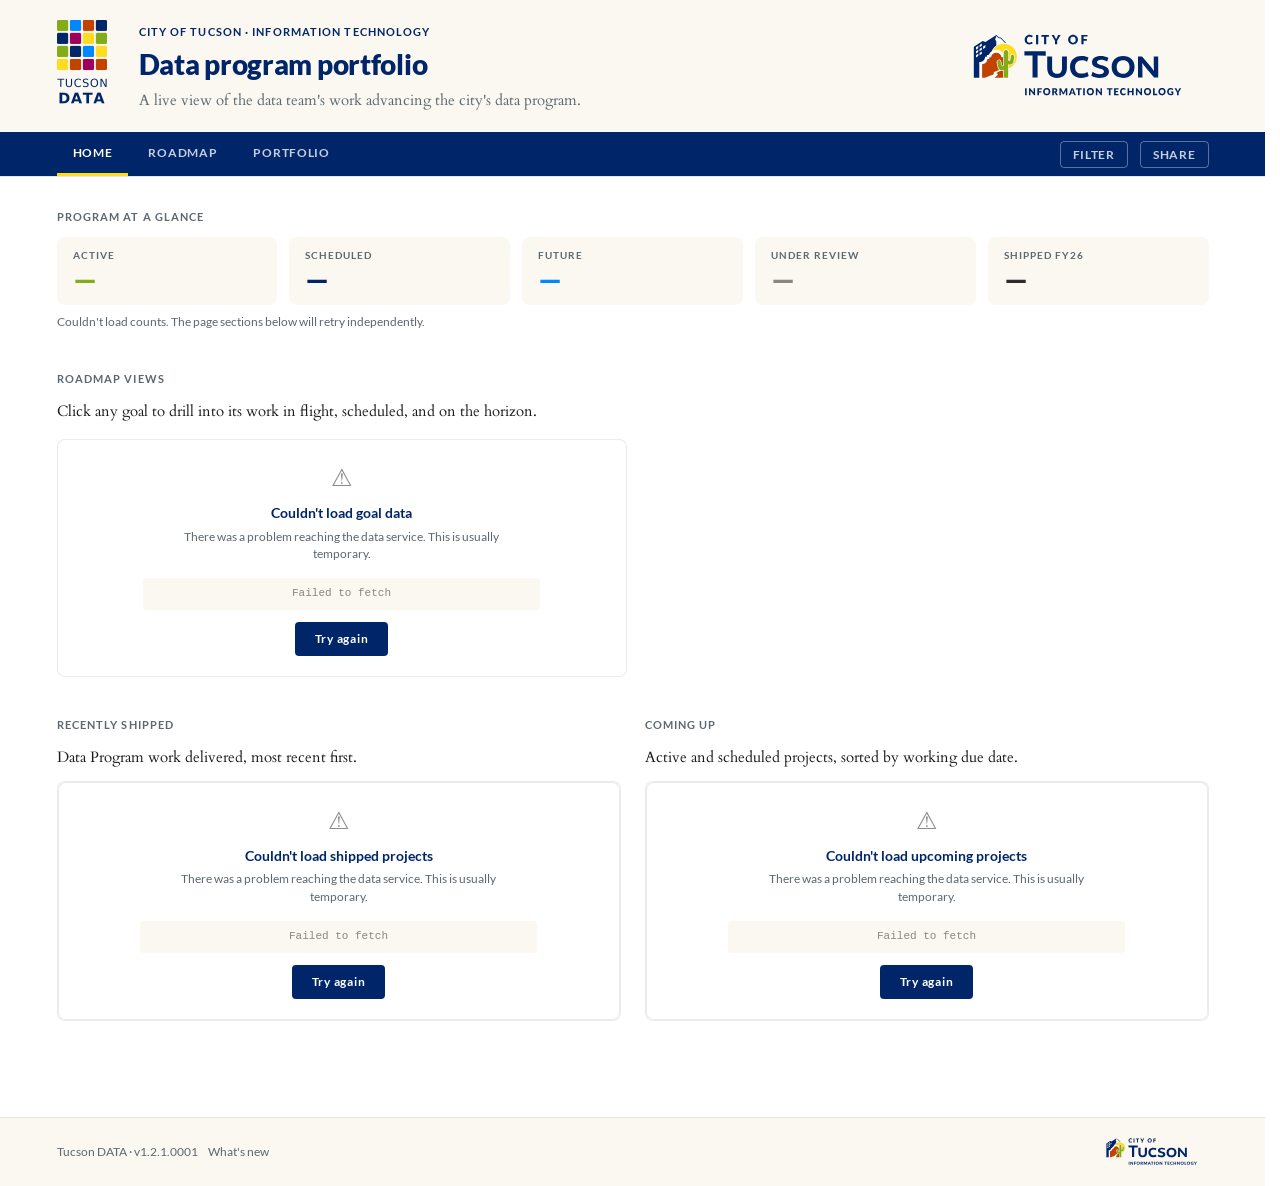
==== commit 2e32e2b2: "v1.2.1.0001 — fix appendFiltersToHref stripping repo subpath on GH Pages Bug: topnav and goal-card l" ====
--- a/index.html
+++ b/index.html
@@ -28,15 +28,15 @@
   <meta http-equiv="Cache-Control" content="no-cache, must-revalidate">
 
 
-  <link rel="icon" href="assets/favicon.ico?v=30" sizes="any">
-  <link rel="icon" type="image/png" href="assets/favicon.png?v=30">
-  <link rel="apple-touch-icon" href="assets/favicon.png?v=30">
+  <link rel="icon" href="assets/favicon.ico?v=31" sizes="any">
+  <link rel="icon" type="image/png" href="assets/favicon.png?v=31">
+  <link rel="apple-touch-icon" href="assets/favicon.png?v=31">
 
-  <link rel="stylesheet" href="css/fonts.css?v=30">
+  <link rel="stylesheet" href="css/fonts.css?v=31">
 
-  <link rel="stylesheet" href="css/tokens.css?v=30">
-  <link rel="stylesheet" href="css/base.css?v=30">
-  <link rel="stylesheet" href="css/components.css?v=30">
+  <link rel="stylesheet" href="css/tokens.css?v=31">
+  <link rel="stylesheet" href="css/base.css?v=31">
+  <link rel="stylesheet" href="css/components.css?v=31">
 </head>
 <body>
 
@@ -132,7 +132,7 @@
   <footer class="page-footer">
     <div class="container">
       <span>
-        Tucson DATA · v1.2.1.0000
+        Tucson DATA · v1.2.1.0001
         <span class="muted" style="margin-left: var(--space-2);"><a href="releases.html">What's new</a></span>
       </span>
       <span class="footer-cot-logo" aria-label="City of Tucson Information Technology">
@@ -141,7 +141,7 @@
     </div>
   </footer>
 
-  <script type="module" src="js/filter-ui.js?v=30"></script>
-  <script type="module" src="js/pages/home.js?v=30"></script>
+  <script type="module" src="js/filter-ui.js?v=31"></script>
+  <script type="module" src="js/pages/home.js?v=31"></script>
 </body>
 </html>
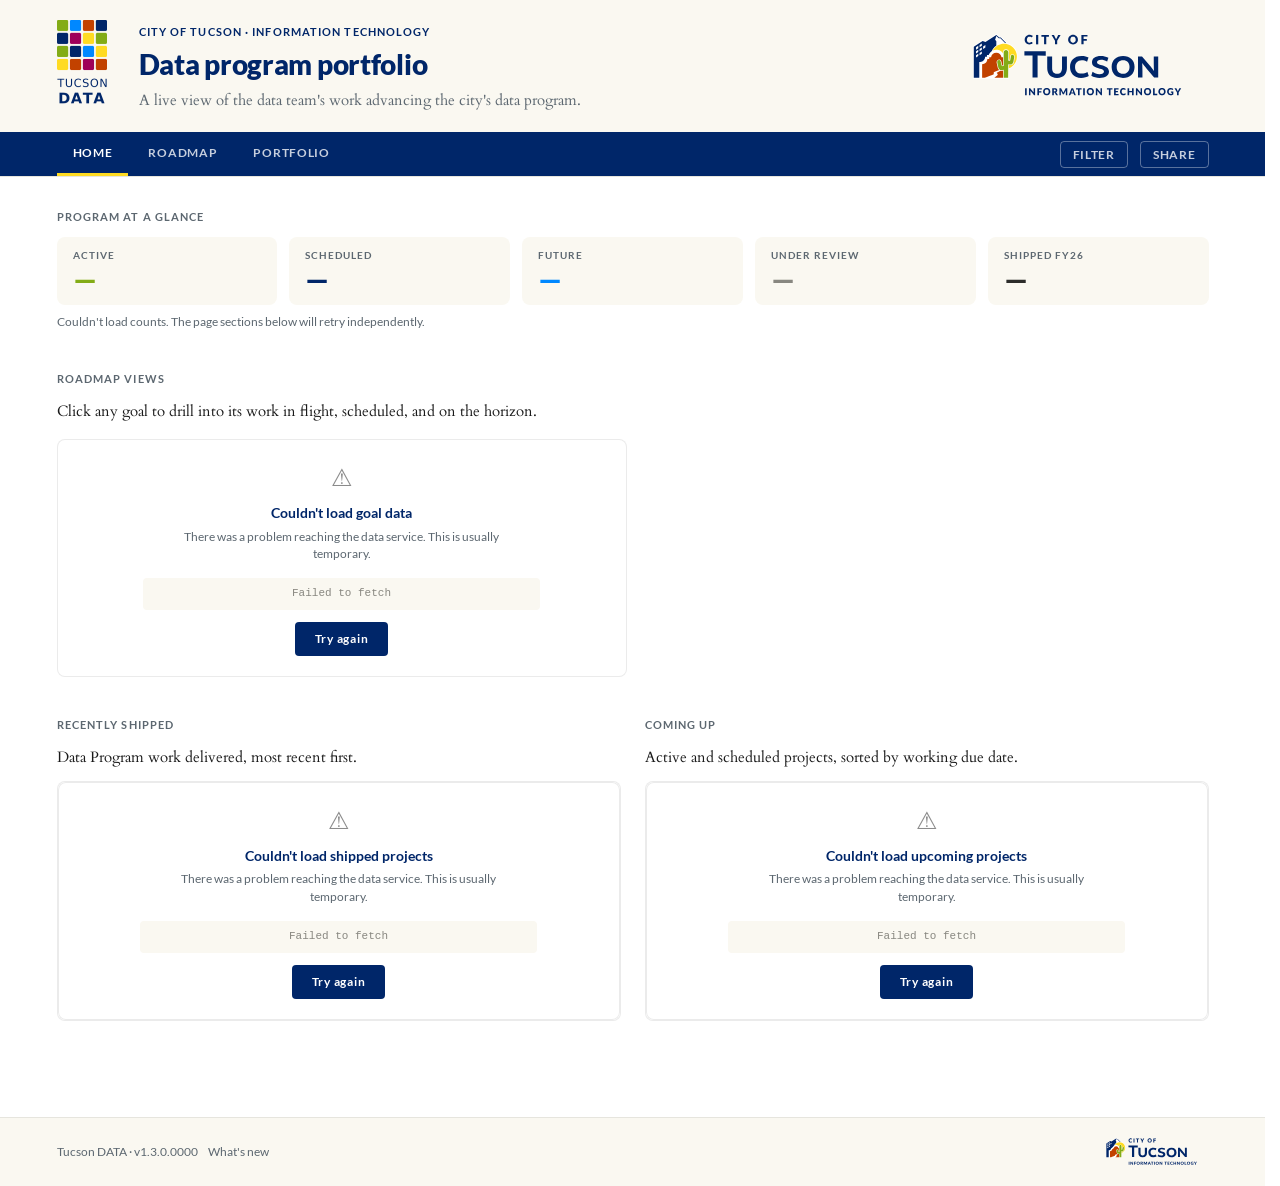
==== commit ed96e143: "v1.3.0.0000 — data freshness indicator + manual refresh Adds a subtle "Data loaded N min ago · Refre" ====
--- a/index.html
+++ b/index.html
@@ -28,15 +28,15 @@
   <meta http-equiv="Cache-Control" content="no-cache, must-revalidate">
 
 
-  <link rel="icon" href="assets/favicon.ico?v=31" sizes="any">
-  <link rel="icon" type="image/png" href="assets/favicon.png?v=31">
-  <link rel="apple-touch-icon" href="assets/favicon.png?v=31">
+  <link rel="icon" href="assets/favicon.ico?v=32" sizes="any">
+  <link rel="icon" type="image/png" href="assets/favicon.png?v=32">
+  <link rel="apple-touch-icon" href="assets/favicon.png?v=32">
 
-  <link rel="stylesheet" href="css/fonts.css?v=31">
+  <link rel="stylesheet" href="css/fonts.css?v=32">
 
-  <link rel="stylesheet" href="css/tokens.css?v=31">
-  <link rel="stylesheet" href="css/base.css?v=31">
-  <link rel="stylesheet" href="css/components.css?v=31">
+  <link rel="stylesheet" href="css/tokens.css?v=32">
+  <link rel="stylesheet" href="css/base.css?v=32">
+  <link rel="stylesheet" href="css/components.css?v=32">
 </head>
 <body>
 
@@ -70,6 +70,7 @@
     </nav>
   </header>
   <div id="filter-banner" class="filter-banner" hidden></div>
+  <div id="refresh-bar" class="refresh-bar" hidden></div>
 
   <main class="page">
     <div class="container">
@@ -132,7 +133,7 @@
   <footer class="page-footer">
     <div class="container">
       <span>
-        Tucson DATA · v1.2.1.0001
+        Tucson DATA · v1.3.0.0000
         <span class="muted" style="margin-left: var(--space-2);"><a href="releases.html">What's new</a></span>
       </span>
       <span class="footer-cot-logo" aria-label="City of Tucson Information Technology">
@@ -141,7 +142,8 @@
     </div>
   </footer>
 
-  <script type="module" src="js/filter-ui.js?v=31"></script>
-  <script type="module" src="js/pages/home.js?v=31"></script>
+  <script type="module" src="js/filter-ui.js?v=32"></script>
+  <script type="module" src="js/refresh-ui.js?v=32"></script>
+  <script type="module" src="js/pages/home.js?v=32"></script>
 </body>
 </html>
--- a/css/components.css
+++ b/css/components.css
@@ -1059,6 +1059,54 @@
 }
 
 /* ─────────────────────────────────────────────────────────────────────────
+   Refresh bar — surfaces "data is N minutes old" with a manual refresh
+   button when the project cache is older than ~15 min. Subtle background
+   so it reads as informational, not alarming. Hidden when data is fresh.
+   ───────────────────────────────────────────────────────────────────────── */
+.refresh-bar {
+  background: var(--bg-section);
+  border-bottom: 1px solid var(--border-subtle);
+  padding: 6px 0;
+}
+.refresh-bar[hidden] { display: none; }
+.refresh-bar__inner {
+  max-width: var(--container-max);
+  margin: 0 auto;
+  padding: 0 var(--space-6);
+  display: flex;
+  align-items: center;
+  justify-content: flex-end;
+  gap: var(--space-3);
+  font-family: var(--font-sans);
+  font-size: var(--text-xs);
+  color: var(--text-secondary);
+  letter-spacing: var(--tracking-wide);
+}
+.refresh-bar__age { font-style: italic; }
+.refresh-bar__btn {
+  background: transparent;
+  border: 1px solid var(--border-subtle);
+  border-radius: var(--radius-sm);
+  padding: 2px 10px;
+  font-family: var(--font-sans);
+  font-size: var(--text-xs);
+  font-weight: var(--weight-bold);
+  letter-spacing: var(--tracking-wide);
+  text-transform: uppercase;
+  color: var(--cot-innovation-blue);
+  cursor: pointer;
+  transition: background var(--transition-fast), color var(--transition-fast);
+}
+.refresh-bar__btn:hover {
+  background: var(--cot-innovation-blue);
+  color: white;
+}
+.refresh-bar__btn:disabled {
+  opacity: 0.5;
+  cursor: wait;
+}
+
+/* ─────────────────────────────────────────────────────────────────────────
    Toast — short-lived confirmation message (e.g. "Link copied"). Slides in
    from the bottom-right, fades out after a couple of seconds.
    ───────────────────────────────────────────────────────────────────────── */
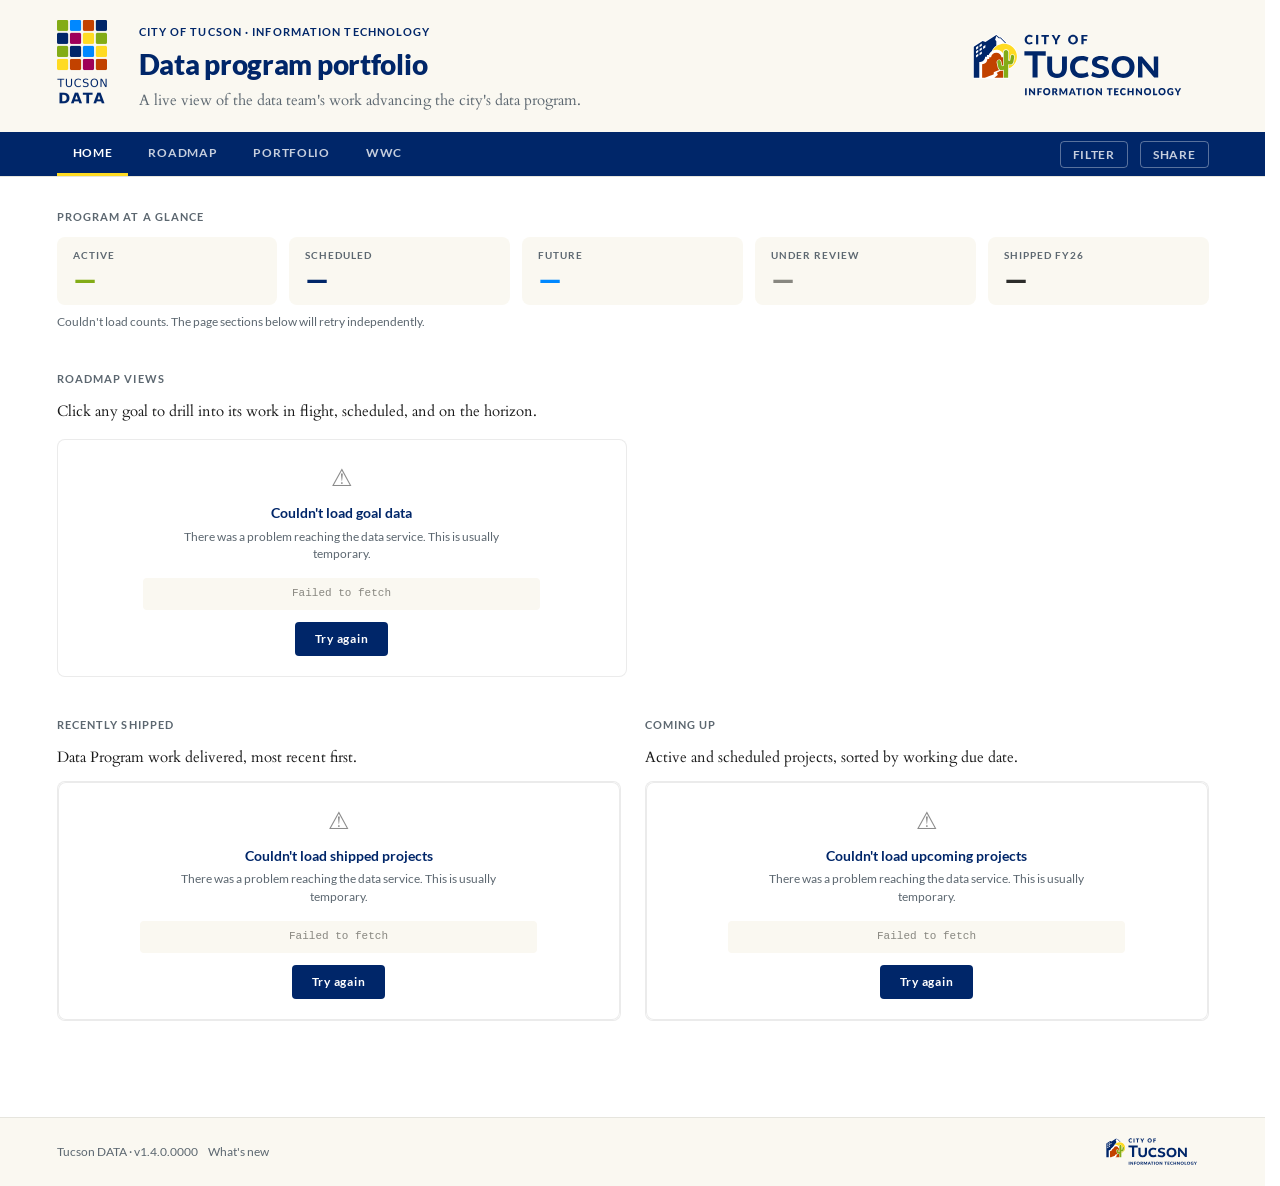
==== commit b4e487a5: "v1.4.0.0000 — What Works Cities certification view Adds /wwc.html, accessible via a new WWC link in " ====
--- a/index.html
+++ b/index.html
@@ -28,15 +28,15 @@
   <meta http-equiv="Cache-Control" content="no-cache, must-revalidate">
 
 
-  <link rel="icon" href="assets/favicon.ico?v=32" sizes="any">
-  <link rel="icon" type="image/png" href="assets/favicon.png?v=32">
-  <link rel="apple-touch-icon" href="assets/favicon.png?v=32">
+  <link rel="icon" href="assets/favicon.ico?v=33" sizes="any">
+  <link rel="icon" type="image/png" href="assets/favicon.png?v=33">
+  <link rel="apple-touch-icon" href="assets/favicon.png?v=33">
 
-  <link rel="stylesheet" href="css/fonts.css?v=32">
+  <link rel="stylesheet" href="css/fonts.css?v=33">
 
-  <link rel="stylesheet" href="css/tokens.css?v=32">
-  <link rel="stylesheet" href="css/base.css?v=32">
-  <link rel="stylesheet" href="css/components.css?v=32">
+  <link rel="stylesheet" href="css/tokens.css?v=33">
+  <link rel="stylesheet" href="css/base.css?v=33">
+  <link rel="stylesheet" href="css/components.css?v=33">
 </head>
 <body>
 
@@ -59,6 +59,7 @@
         <a href="index.html" aria-current="page">Home</a>
         <a href="roadmap.html">Roadmap</a>
         <a href="portfolio.html">Portfolio</a>
+        <a href="wwc.html">WWC</a>
         <button class="topnav__filter" type="button" data-filter-toggle aria-haspopup="dialog">
           Filter
           <span class="topnav__filter-badge" hidden>0</span>
@@ -133,7 +134,7 @@
   <footer class="page-footer">
     <div class="container">
       <span>
-        Tucson DATA · v1.3.0.0000
+        Tucson DATA · v1.4.0.0000
         <span class="muted" style="margin-left: var(--space-2);"><a href="releases.html">What's new</a></span>
       </span>
       <span class="footer-cot-logo" aria-label="City of Tucson Information Technology">
@@ -142,8 +143,8 @@
     </div>
   </footer>
 
-  <script type="module" src="js/filter-ui.js?v=32"></script>
-  <script type="module" src="js/refresh-ui.js?v=32"></script>
-  <script type="module" src="js/pages/home.js?v=32"></script>
+  <script type="module" src="js/filter-ui.js?v=33"></script>
+  <script type="module" src="js/refresh-ui.js?v=33"></script>
+  <script type="module" src="js/pages/home.js?v=33"></script>
 </body>
 </html>
--- a/css/components.css
+++ b/css/components.css
@@ -1367,6 +1367,155 @@
 }
 
 /* ─────────────────────────────────────────────────────────────────────────
+   What Works Cities certification view — eight practice area sections,
+   each containing the criteria with at least one tagged project. Audit-
+   friendly framing: codes prominent, descriptions inline, project lists
+   visible without expand/collapse so the page is readable end-to-end.
+   ───────────────────────────────────────────────────────────────────────── */
+.wwc-summary {
+  display: grid;
+  grid-template-columns: repeat(3, 1fr);
+  gap: var(--space-4);
+  background: var(--bg-card);
+  border: 1px solid var(--border-subtle);
+  border-radius: var(--radius-lg);
+  padding: var(--space-5);
+  margin-bottom: var(--space-8);
+}
+.wwc-summary__metric {
+  display: flex;
+  flex-direction: column;
+  align-items: flex-start;
+}
+.wwc-summary__value {
+  font-family: var(--font-sans);
+  font-size: var(--text-3xl);
+  font-weight: var(--weight-black);
+  color: var(--cot-innovation-blue);
+  line-height: 1;
+}
+.wwc-summary__total {
+  font-size: var(--text-xl);
+  font-weight: var(--weight-bold);
+  color: var(--text-secondary);
+}
+.wwc-summary__label {
+  font-family: var(--font-sans);
+  font-size: var(--text-xs);
+  font-weight: var(--weight-bold);
+  letter-spacing: var(--tracking-wider);
+  text-transform: uppercase;
+  color: var(--text-secondary);
+  margin-top: var(--space-2);
+}
+
+.wwc-areas {
+  display: flex;
+  flex-direction: column;
+  gap: var(--space-8);
+}
+.wwc-area {
+  background: var(--bg-card);
+  border: 1px solid var(--border-subtle);
+  border-radius: var(--radius-lg);
+  padding: var(--space-5) var(--space-6);
+}
+.wwc-area__header {
+  margin-bottom: var(--space-4);
+  padding-bottom: var(--space-3);
+  border-bottom: 1px solid var(--border-subtle);
+}
+.wwc-area__title {
+  font-family: var(--font-sans);
+  font-size: var(--text-2xl);
+  font-weight: var(--weight-black);
+  color: var(--cot-innovation-blue);
+  margin: 0 0 var(--space-2);
+  letter-spacing: var(--tracking-tight);
+}
+.wwc-area__desc {
+  font-family: var(--font-sans);
+  font-size: var(--text-sm);
+  color: var(--text-secondary);
+  margin: 0;
+  line-height: var(--leading-normal);
+}
+.wwc-area__criteria {
+  display: flex;
+  flex-direction: column;
+  gap: var(--space-5);
+}
+
+.wwc-criterion { padding-left: var(--space-3); border-left: 3px solid var(--cot-sun-yellow); }
+.wwc-criterion__header {
+  display: flex;
+  align-items: baseline;
+  gap: var(--space-3);
+  flex-wrap: wrap;
+  margin-bottom: var(--space-1);
+}
+.wwc-criterion__code {
+  font-family: var(--font-sans);
+  font-size: var(--text-xs);
+  font-weight: var(--weight-bold);
+  letter-spacing: var(--tracking-wider);
+  color: var(--cot-innovation-blue);
+  background: var(--bg-section);
+  padding: 2px 8px;
+  border-radius: var(--radius-sm);
+}
+.wwc-criterion__name {
+  font-family: var(--font-sans);
+  font-size: var(--text-base);
+  font-weight: var(--weight-bold);
+  color: var(--text-primary);
+  margin: 0;
+  flex: 1;
+  min-width: 0;
+}
+.wwc-criterion__count {
+  font-family: var(--font-sans);
+  font-size: var(--text-xs);
+  font-weight: var(--weight-bold);
+  letter-spacing: var(--tracking-wider);
+  text-transform: uppercase;
+  color: var(--text-secondary);
+}
+.wwc-criterion__desc {
+  font-family: var(--font-sans);
+  font-size: var(--text-sm);
+  color: var(--text-secondary);
+  margin: 0 0 var(--space-2);
+  line-height: var(--leading-normal);
+  font-style: italic;
+}
+.wwc-criterion__projects {
+  list-style: none;
+  margin: 0;
+  padding: 0;
+  display: flex;
+  flex-direction: column;
+  gap: var(--space-1);
+}
+.wwc-criterion__projects .project-item {
+  font-family: var(--font-sans);
+  font-size: var(--text-sm);
+  color: var(--text-primary);
+  padding: 6px 8px;
+  border-radius: var(--radius-sm);
+  cursor: pointer;
+  display: flex;
+  align-items: center;
+  gap: var(--space-2);
+}
+.wwc-criterion__projects .project-item:hover { background: var(--bg-section); }
+
+@media (max-width: 700px) {
+  .wwc-summary { grid-template-columns: 1fr; gap: var(--space-3); }
+  .wwc-area { padding: var(--space-4); }
+}
+
+/* ─────────────────────────────────────────────────────────────────────────
    City of Tucson IT logo — institutional attribution. Appears in the header
    band (right side, paired with the Tucson DATA mark) and in the footer
    (right side, replacing the department-name text). The horizontal variant
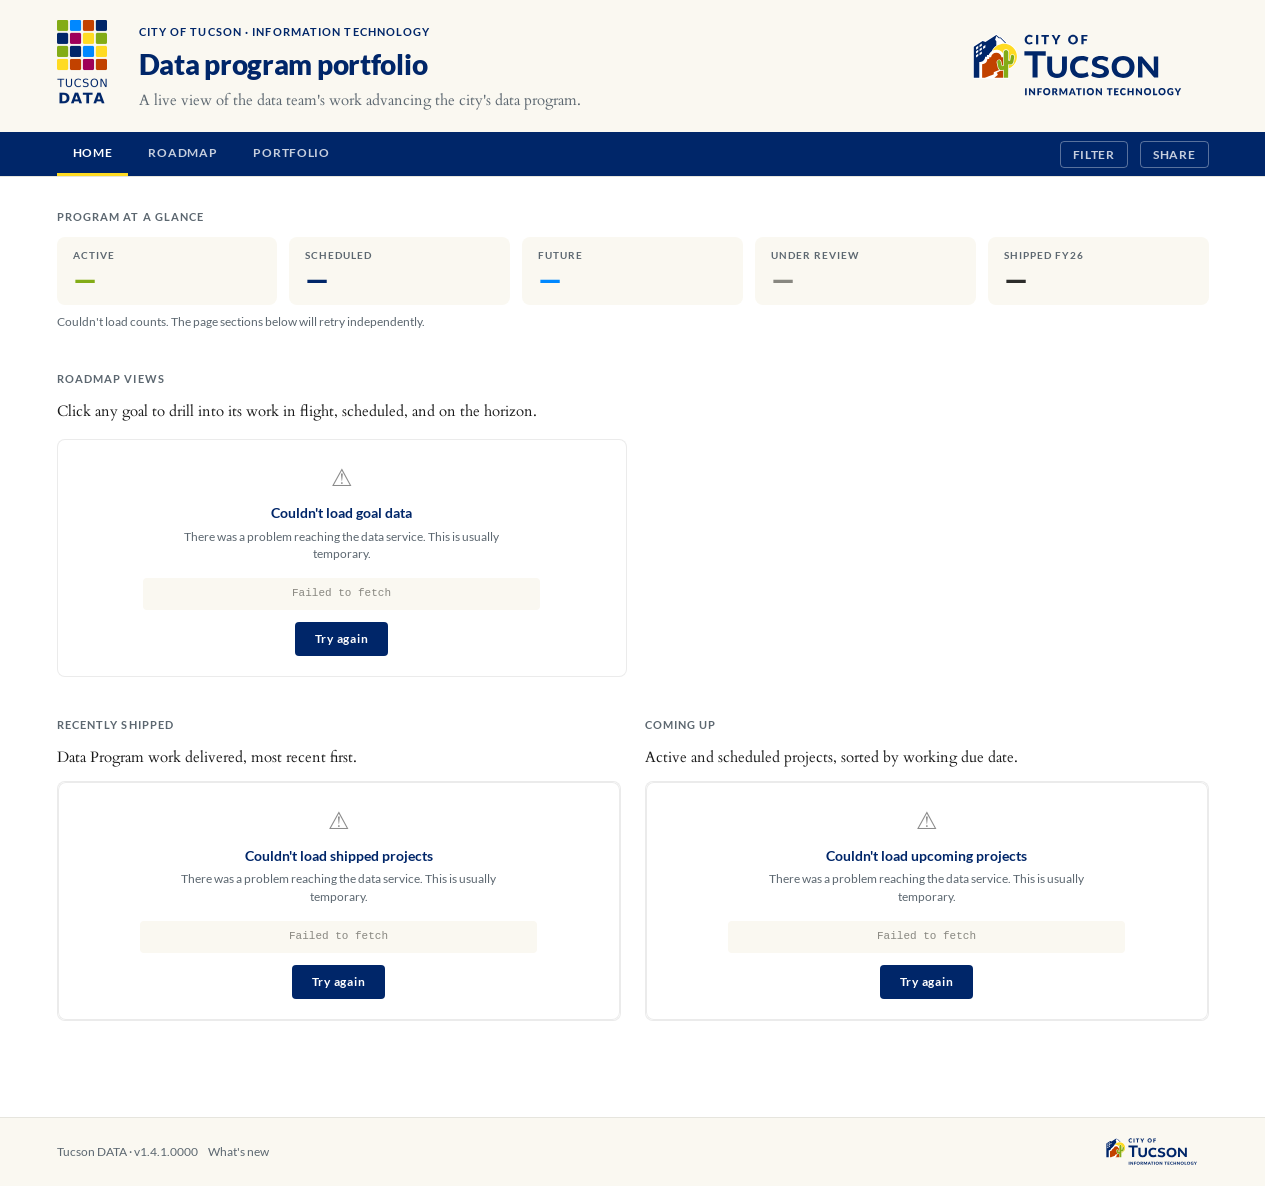
==== commit f94f7423: "v1.4.1.0000 — remove the WWC certification view The wwc_practice and wwc_criteria tags applied to pr" ====
--- a/index.html
+++ b/index.html
@@ -28,15 +28,15 @@
   <meta http-equiv="Cache-Control" content="no-cache, must-revalidate">
 
 
-  <link rel="icon" href="assets/favicon.ico?v=33" sizes="any">
-  <link rel="icon" type="image/png" href="assets/favicon.png?v=33">
-  <link rel="apple-touch-icon" href="assets/favicon.png?v=33">
+  <link rel="icon" href="assets/favicon.ico?v=34" sizes="any">
+  <link rel="icon" type="image/png" href="assets/favicon.png?v=34">
+  <link rel="apple-touch-icon" href="assets/favicon.png?v=34">
 
-  <link rel="stylesheet" href="css/fonts.css?v=33">
+  <link rel="stylesheet" href="css/fonts.css?v=34">
 
-  <link rel="stylesheet" href="css/tokens.css?v=33">
-  <link rel="stylesheet" href="css/base.css?v=33">
-  <link rel="stylesheet" href="css/components.css?v=33">
+  <link rel="stylesheet" href="css/tokens.css?v=34">
+  <link rel="stylesheet" href="css/base.css?v=34">
+  <link rel="stylesheet" href="css/components.css?v=34">
 </head>
 <body>
 
@@ -59,7 +59,6 @@
         <a href="index.html" aria-current="page">Home</a>
         <a href="roadmap.html">Roadmap</a>
         <a href="portfolio.html">Portfolio</a>
-        <a href="wwc.html">WWC</a>
         <button class="topnav__filter" type="button" data-filter-toggle aria-haspopup="dialog">
           Filter
           <span class="topnav__filter-badge" hidden>0</span>
@@ -134,7 +133,7 @@
   <footer class="page-footer">
     <div class="container">
       <span>
-        Tucson DATA · v1.4.0.0000
+        Tucson DATA · v1.4.1.0000
         <span class="muted" style="margin-left: var(--space-2);"><a href="releases.html">What's new</a></span>
       </span>
       <span class="footer-cot-logo" aria-label="City of Tucson Information Technology">
@@ -143,8 +142,8 @@
     </div>
   </footer>
 
-  <script type="module" src="js/filter-ui.js?v=33"></script>
-  <script type="module" src="js/refresh-ui.js?v=33"></script>
-  <script type="module" src="js/pages/home.js?v=33"></script>
+  <script type="module" src="js/filter-ui.js?v=34"></script>
+  <script type="module" src="js/refresh-ui.js?v=34"></script>
+  <script type="module" src="js/pages/home.js?v=34"></script>
 </body>
 </html>
--- a/css/components.css
+++ b/css/components.css
@@ -1367,155 +1367,6 @@
 }
 
 /* ─────────────────────────────────────────────────────────────────────────
-   What Works Cities certification view — eight practice area sections,
-   each containing the criteria with at least one tagged project. Audit-
-   friendly framing: codes prominent, descriptions inline, project lists
-   visible without expand/collapse so the page is readable end-to-end.
-   ───────────────────────────────────────────────────────────────────────── */
-.wwc-summary {
-  display: grid;
-  grid-template-columns: repeat(3, 1fr);
-  gap: var(--space-4);
-  background: var(--bg-card);
-  border: 1px solid var(--border-subtle);
-  border-radius: var(--radius-lg);
-  padding: var(--space-5);
-  margin-bottom: var(--space-8);
-}
-.wwc-summary__metric {
-  display: flex;
-  flex-direction: column;
-  align-items: flex-start;
-}
-.wwc-summary__value {
-  font-family: var(--font-sans);
-  font-size: var(--text-3xl);
-  font-weight: var(--weight-black);
-  color: var(--cot-innovation-blue);
-  line-height: 1;
-}
-.wwc-summary__total {
-  font-size: var(--text-xl);
-  font-weight: var(--weight-bold);
-  color: var(--text-secondary);
-}
-.wwc-summary__label {
-  font-family: var(--font-sans);
-  font-size: var(--text-xs);
-  font-weight: var(--weight-bold);
-  letter-spacing: var(--tracking-wider);
-  text-transform: uppercase;
-  color: var(--text-secondary);
-  margin-top: var(--space-2);
-}
-
-.wwc-areas {
-  display: flex;
-  flex-direction: column;
-  gap: var(--space-8);
-}
-.wwc-area {
-  background: var(--bg-card);
-  border: 1px solid var(--border-subtle);
-  border-radius: var(--radius-lg);
-  padding: var(--space-5) var(--space-6);
-}
-.wwc-area__header {
-  margin-bottom: var(--space-4);
-  padding-bottom: var(--space-3);
-  border-bottom: 1px solid var(--border-subtle);
-}
-.wwc-area__title {
-  font-family: var(--font-sans);
-  font-size: var(--text-2xl);
-  font-weight: var(--weight-black);
-  color: var(--cot-innovation-blue);
-  margin: 0 0 var(--space-2);
-  letter-spacing: var(--tracking-tight);
-}
-.wwc-area__desc {
-  font-family: var(--font-sans);
-  font-size: var(--text-sm);
-  color: var(--text-secondary);
-  margin: 0;
-  line-height: var(--leading-normal);
-}
-.wwc-area__criteria {
-  display: flex;
-  flex-direction: column;
-  gap: var(--space-5);
-}
-
-.wwc-criterion { padding-left: var(--space-3); border-left: 3px solid var(--cot-sun-yellow); }
-.wwc-criterion__header {
-  display: flex;
-  align-items: baseline;
-  gap: var(--space-3);
-  flex-wrap: wrap;
-  margin-bottom: var(--space-1);
-}
-.wwc-criterion__code {
-  font-family: var(--font-sans);
-  font-size: var(--text-xs);
-  font-weight: var(--weight-bold);
-  letter-spacing: var(--tracking-wider);
-  color: var(--cot-innovation-blue);
-  background: var(--bg-section);
-  padding: 2px 8px;
-  border-radius: var(--radius-sm);
-}
-.wwc-criterion__name {
-  font-family: var(--font-sans);
-  font-size: var(--text-base);
-  font-weight: var(--weight-bold);
-  color: var(--text-primary);
-  margin: 0;
-  flex: 1;
-  min-width: 0;
-}
-.wwc-criterion__count {
-  font-family: var(--font-sans);
-  font-size: var(--text-xs);
-  font-weight: var(--weight-bold);
-  letter-spacing: var(--tracking-wider);
-  text-transform: uppercase;
-  color: var(--text-secondary);
-}
-.wwc-criterion__desc {
-  font-family: var(--font-sans);
-  font-size: var(--text-sm);
-  color: var(--text-secondary);
-  margin: 0 0 var(--space-2);
-  line-height: var(--leading-normal);
-  font-style: italic;
-}
-.wwc-criterion__projects {
-  list-style: none;
-  margin: 0;
-  padding: 0;
-  display: flex;
-  flex-direction: column;
-  gap: var(--space-1);
-}
-.wwc-criterion__projects .project-item {
-  font-family: var(--font-sans);
-  font-size: var(--text-sm);
-  color: var(--text-primary);
-  padding: 6px 8px;
-  border-radius: var(--radius-sm);
-  cursor: pointer;
-  display: flex;
-  align-items: center;
-  gap: var(--space-2);
-}
-.wwc-criterion__projects .project-item:hover { background: var(--bg-section); }
-
-@media (max-width: 700px) {
-  .wwc-summary { grid-template-columns: 1fr; gap: var(--space-3); }
-  .wwc-area { padding: var(--space-4); }
-}
-
-/* ─────────────────────────────────────────────────────────────────────────
    City of Tucson IT logo — institutional attribution. Appears in the header
    band (right side, paired with the Tucson DATA mark) and in the footer
    (right side, replacing the department-name text). The horizontal variant
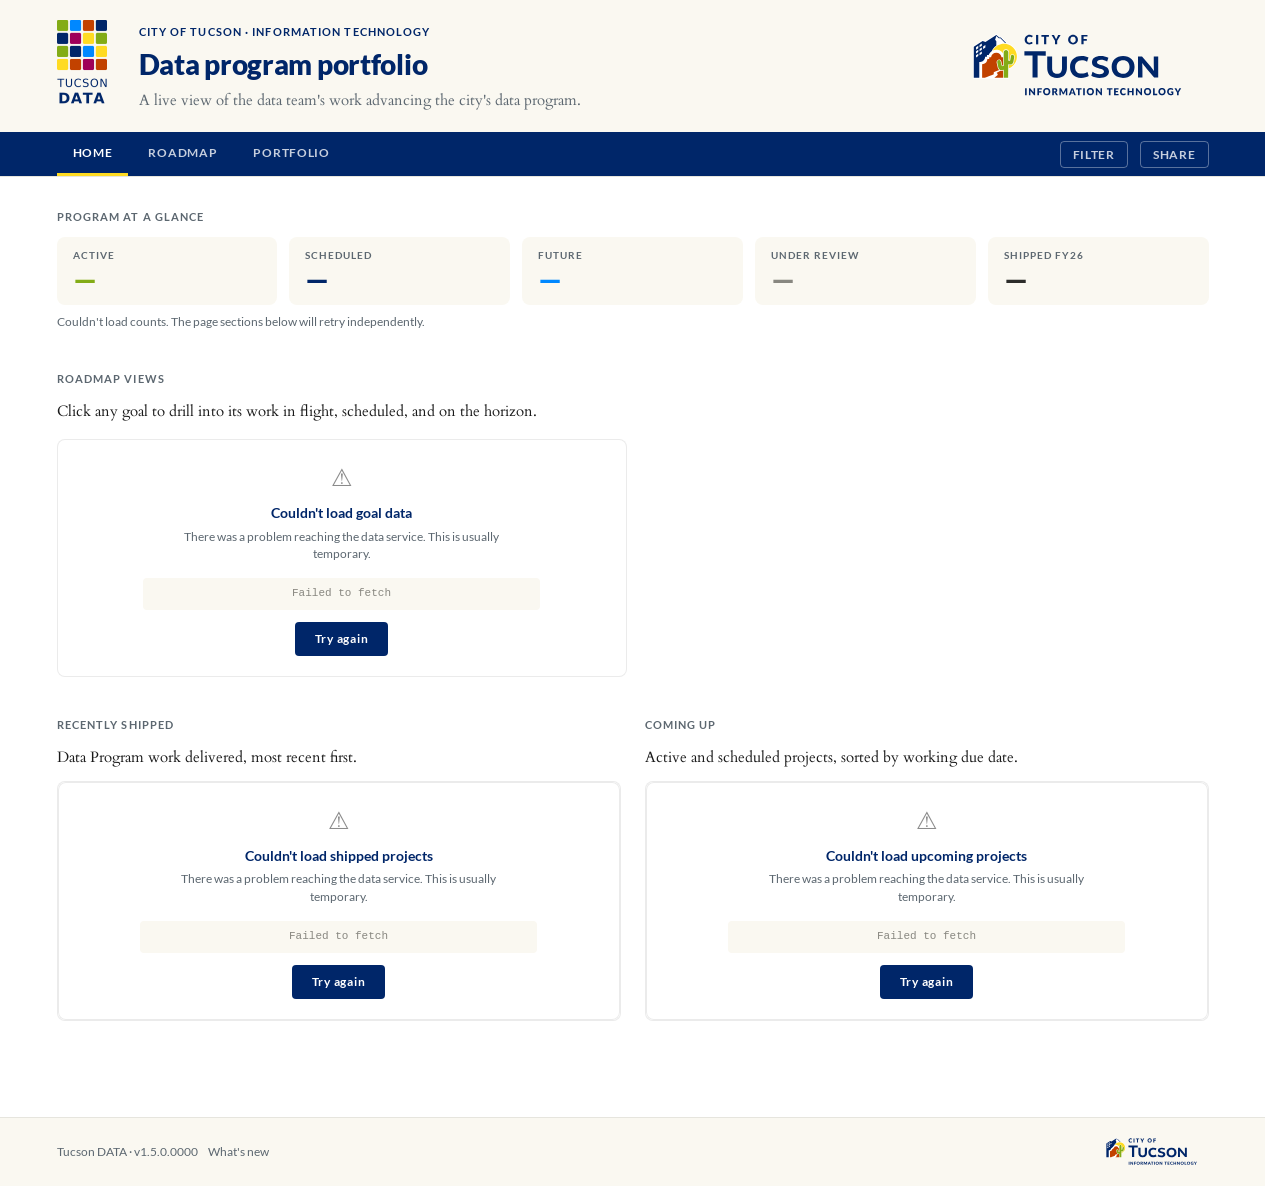
==== commit 6532f425: "v1.5.0.0000 — portfolio "By department" view Adds a dropdown above the portfolio cards that toggles " ====
--- a/index.html
+++ b/index.html
@@ -28,15 +28,15 @@
   <meta http-equiv="Cache-Control" content="no-cache, must-revalidate">
 
 
-  <link rel="icon" href="assets/favicon.ico?v=34" sizes="any">
-  <link rel="icon" type="image/png" href="assets/favicon.png?v=34">
-  <link rel="apple-touch-icon" href="assets/favicon.png?v=34">
+  <link rel="icon" href="assets/favicon.ico?v=35" sizes="any">
+  <link rel="icon" type="image/png" href="assets/favicon.png?v=35">
+  <link rel="apple-touch-icon" href="assets/favicon.png?v=35">
 
-  <link rel="stylesheet" href="css/fonts.css?v=34">
+  <link rel="stylesheet" href="css/fonts.css?v=35">
 
-  <link rel="stylesheet" href="css/tokens.css?v=34">
-  <link rel="stylesheet" href="css/base.css?v=34">
-  <link rel="stylesheet" href="css/components.css?v=34">
+  <link rel="stylesheet" href="css/tokens.css?v=35">
+  <link rel="stylesheet" href="css/base.css?v=35">
+  <link rel="stylesheet" href="css/components.css?v=35">
 </head>
 <body>
 
@@ -133,7 +133,7 @@
   <footer class="page-footer">
     <div class="container">
       <span>
-        Tucson DATA · v1.4.1.0000
+        Tucson DATA · v1.5.0.0000
         <span class="muted" style="margin-left: var(--space-2);"><a href="releases.html">What's new</a></span>
       </span>
       <span class="footer-cot-logo" aria-label="City of Tucson Information Technology">
@@ -142,8 +142,8 @@
     </div>
   </footer>
 
-  <script type="module" src="js/filter-ui.js?v=34"></script>
-  <script type="module" src="js/refresh-ui.js?v=34"></script>
-  <script type="module" src="js/pages/home.js?v=34"></script>
+  <script type="module" src="js/filter-ui.js?v=35"></script>
+  <script type="module" src="js/refresh-ui.js?v=35"></script>
+  <script type="module" src="js/pages/home.js?v=35"></script>
 </body>
 </html>
--- a/css/components.css
+++ b/css/components.css
@@ -68,6 +68,42 @@
 .goal-card__count { white-space: nowrap; }
 
 /* ─── Portfolio cards (Strategic Portfolio View) ────────────────────────── */
+
+.portfolio-toolbar {
+  display: flex;
+  align-items: center;
+  gap: var(--space-2);
+  margin-bottom: var(--space-4);
+}
+.portfolio-toolbar__label {
+  font-family: var(--font-sans);
+  font-size: var(--text-xs);
+  font-weight: var(--weight-bold);
+  letter-spacing: var(--tracking-wider);
+  text-transform: uppercase;
+  color: var(--text-secondary);
+}
+.portfolio-toolbar__select {
+  font-family: var(--font-sans);
+  font-size: var(--text-sm);
+  font-weight: var(--weight-medium);
+  color: var(--text-primary);
+  background: white;
+  border: 1px solid var(--border-subtle);
+  border-radius: var(--radius-sm);
+  padding: 4px 28px 4px 10px;
+  cursor: pointer;
+  appearance: none;
+  -webkit-appearance: none;
+  background-image: url("data:image/svg+xml,%3Csvg width='10' height='6' viewBox='0 0 10 6' xmlns='http://www.w3.org/2000/svg'%3E%3Cpath d='M0 0l5 6 5-6z' fill='%23002669'/%3E%3C/svg%3E");
+  background-repeat: no-repeat;
+  background-position: right 10px center;
+}
+.portfolio-toolbar__select:hover { border-color: var(--cot-innovation-blue); }
+.portfolio-toolbar__select:focus {
+  outline: 2px solid var(--cot-innovation-blue);
+  outline-offset: 1px;
+}
 
 .portfolio-grid {
   display: grid;
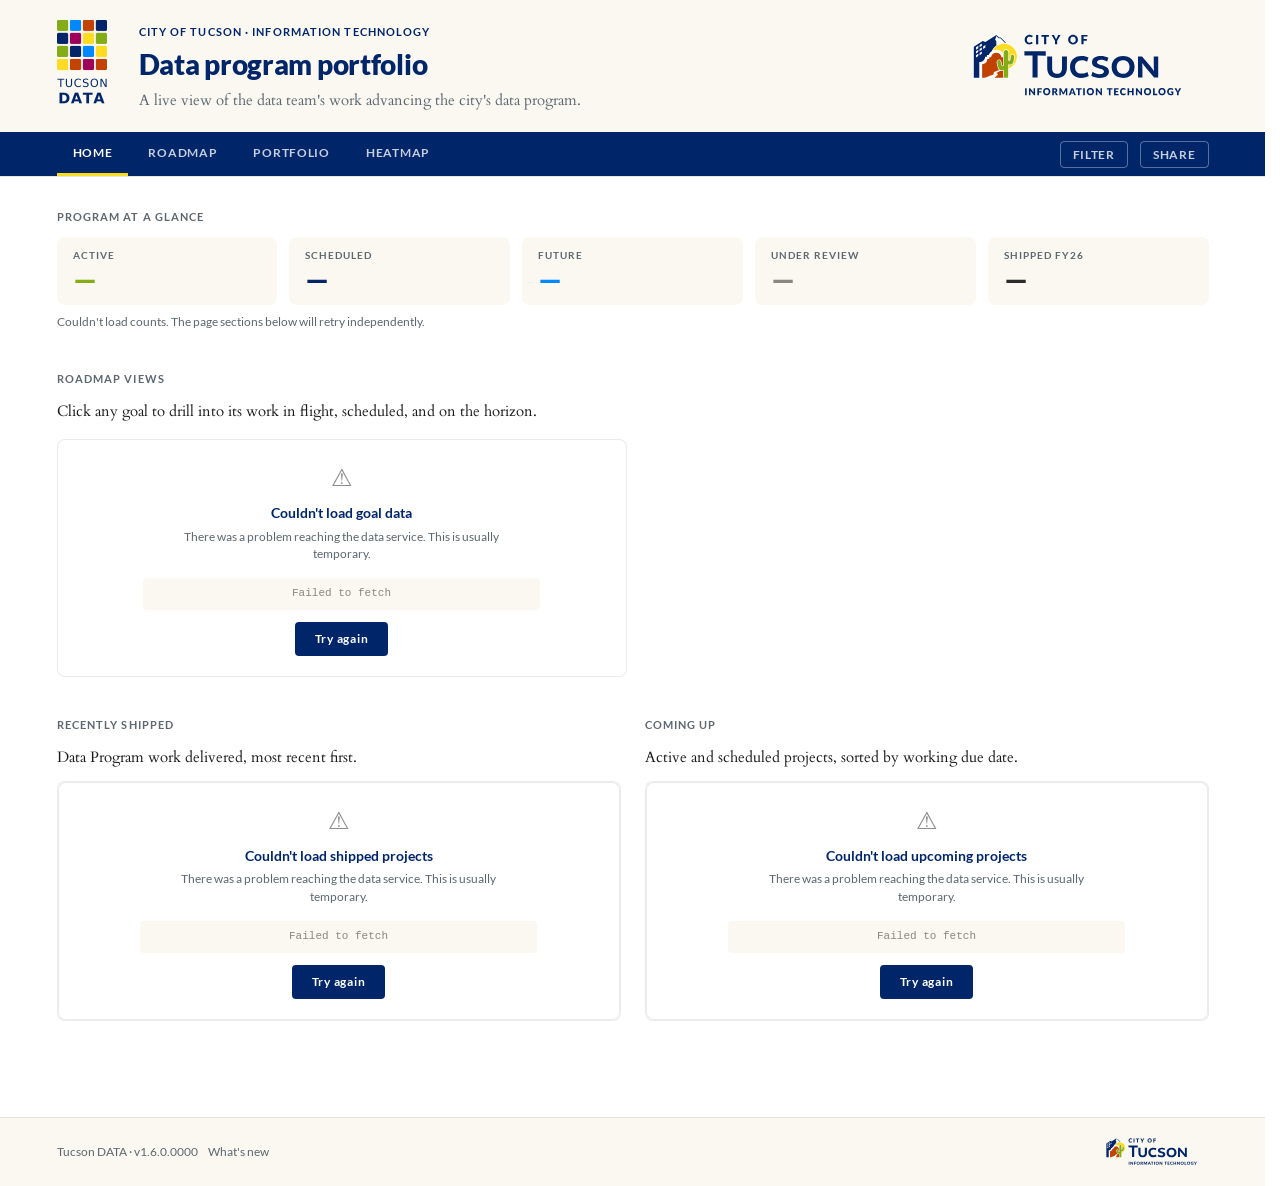
==== commit ca8ca0dc: "v1.6.0.0000 — Portfolio heatmap (Goal × Department, project count) Adds /heatmap.html, accessible vi" ====
--- a/index.html
+++ b/index.html
@@ -28,15 +28,15 @@
   <meta http-equiv="Cache-Control" content="no-cache, must-revalidate">
 
 
-  <link rel="icon" href="assets/favicon.ico?v=35" sizes="any">
-  <link rel="icon" type="image/png" href="assets/favicon.png?v=35">
-  <link rel="apple-touch-icon" href="assets/favicon.png?v=35">
+  <link rel="icon" href="assets/favicon.ico?v=36" sizes="any">
+  <link rel="icon" type="image/png" href="assets/favicon.png?v=36">
+  <link rel="apple-touch-icon" href="assets/favicon.png?v=36">
 
-  <link rel="stylesheet" href="css/fonts.css?v=35">
+  <link rel="stylesheet" href="css/fonts.css?v=36">
 
-  <link rel="stylesheet" href="css/tokens.css?v=35">
-  <link rel="stylesheet" href="css/base.css?v=35">
-  <link rel="stylesheet" href="css/components.css?v=35">
+  <link rel="stylesheet" href="css/tokens.css?v=36">
+  <link rel="stylesheet" href="css/base.css?v=36">
+  <link rel="stylesheet" href="css/components.css?v=36">
 </head>
 <body>
 
@@ -59,6 +59,7 @@
         <a href="index.html" aria-current="page">Home</a>
         <a href="roadmap.html">Roadmap</a>
         <a href="portfolio.html">Portfolio</a>
+        <a href="heatmap.html">Heatmap</a>
         <button class="topnav__filter" type="button" data-filter-toggle aria-haspopup="dialog">
           Filter
           <span class="topnav__filter-badge" hidden>0</span>
@@ -133,7 +134,7 @@
   <footer class="page-footer">
     <div class="container">
       <span>
-        Tucson DATA · v1.5.0.0000
+        Tucson DATA · v1.6.0.0000
         <span class="muted" style="margin-left: var(--space-2);"><a href="releases.html">What's new</a></span>
       </span>
       <span class="footer-cot-logo" aria-label="City of Tucson Information Technology">
@@ -142,8 +143,8 @@
     </div>
   </footer>
 
-  <script type="module" src="js/filter-ui.js?v=35"></script>
-  <script type="module" src="js/refresh-ui.js?v=35"></script>
-  <script type="module" src="js/pages/home.js?v=35"></script>
+  <script type="module" src="js/filter-ui.js?v=36"></script>
+  <script type="module" src="js/refresh-ui.js?v=36"></script>
+  <script type="module" src="js/pages/home.js?v=36"></script>
 </body>
 </html>
--- a/css/components.css
+++ b/css/components.css
@@ -1403,6 +1403,127 @@
 }
 
 /* ─────────────────────────────────────────────────────────────────────────
+   Portfolio heatmap — Goal × Department, cells colored by project count.
+   Rotated column headers (vertical-rl) keep the table compact when there
+   are many departments. Wrapper enables horizontal scroll on narrow
+   viewports without affecting page width.
+   ───────────────────────────────────────────────────────────────────────── */
+.heatmap-wrap {
+  overflow-x: auto;
+  margin-top: var(--space-4);
+  border: 1px solid var(--border-subtle);
+  border-radius: var(--radius-md);
+  background: var(--bg-card);
+}
+.heatmap {
+  border-collapse: collapse;
+  font-family: var(--font-sans);
+  font-size: var(--text-sm);
+  width: 100%;
+}
+.heatmap th, .heatmap td {
+  padding: 0;
+  text-align: center;
+  vertical-align: middle;
+  border: 1px solid var(--border-subtle);
+}
+.heatmap__col {
+  padding: var(--space-2) var(--space-3);
+  font-weight: var(--weight-bold);
+  font-size: var(--text-xs);
+  letter-spacing: var(--tracking-wide);
+  text-transform: uppercase;
+  color: var(--text-secondary);
+  background: var(--bg-section);
+  writing-mode: vertical-rl;
+  transform: rotate(180deg);
+  white-space: nowrap;
+  min-width: 38px;
+  max-width: 60px;
+  height: 160px;
+}
+.heatmap__row {
+  padding: var(--space-3) var(--space-4);
+  font-weight: var(--weight-bold);
+  color: var(--cot-innovation-blue);
+  background: var(--bg-section);
+  text-align: left;
+  white-space: nowrap;
+  min-width: 200px;
+}
+.heatmap__corner {
+  background: var(--bg-section);
+  width: 200px;
+  height: 160px;
+}
+.heatmap__total-h {
+  padding: var(--space-3);
+  background: var(--bg-section);
+  color: var(--cot-innovation-blue);
+  font-weight: var(--weight-bold);
+  writing-mode: horizontal-tb;
+  transform: none;
+  min-width: 60px;
+  height: auto;
+}
+.heatmap__row-total {
+  background: var(--bg-section);
+  color: var(--cot-innovation-blue);
+  font-weight: var(--weight-bold);
+  padding: var(--space-3);
+}
+.heatmap__grand-total {
+  background: var(--cot-innovation-blue);
+  color: white;
+  font-weight: var(--weight-bold);
+  padding: var(--space-3);
+}
+.heatmap__cell {
+  padding: var(--space-3);
+  font-weight: var(--weight-bold);
+  cursor: default;
+  transition: outline 100ms;
+  min-width: 38px;
+}
+.heatmap__cell:hover { outline: 2px solid var(--cot-innovation-blue); outline-offset: -2px; }
+.heatmap__cell--empty {
+  background: white;
+  color: var(--text-tertiary);
+  font-weight: normal;
+}
+
+.heatmap-legend {
+  display: flex;
+  align-items: center;
+  gap: var(--space-3);
+  flex-wrap: wrap;
+  margin-top: var(--space-4);
+  font-family: var(--font-sans);
+  font-size: var(--text-sm);
+  color: var(--text-secondary);
+}
+.heatmap-legend__bar {
+  display: inline-block;
+  width: 240px;
+  height: 14px;
+  background: linear-gradient(to right,
+    rgba(0, 38, 105, 0.05),
+    rgba(0, 38, 105, 0.85));
+  border-radius: 2px;
+  border: 1px solid var(--border-subtle);
+}
+.heatmap-legend__divider { color: var(--text-tertiary); }
+
+.heatmap-future {
+  background: #fffbe8;
+  border-left: 3px solid var(--cot-sun-yellow);
+  border-radius: var(--radius-sm);
+  padding: var(--space-4) var(--space-5);
+}
+.heatmap-future p { margin: 0 0 var(--space-2); }
+.heatmap-future p:last-child { margin-bottom: 0; }
+
+/* ─────────────────────────────────────────────────────────────────────────
    City of Tucson IT logo — institutional attribution. Appears in the header
    band (right side, paired with the Tucson DATA mark) and in the footer
    (right side, replacing the department-name text). The horizontal variant
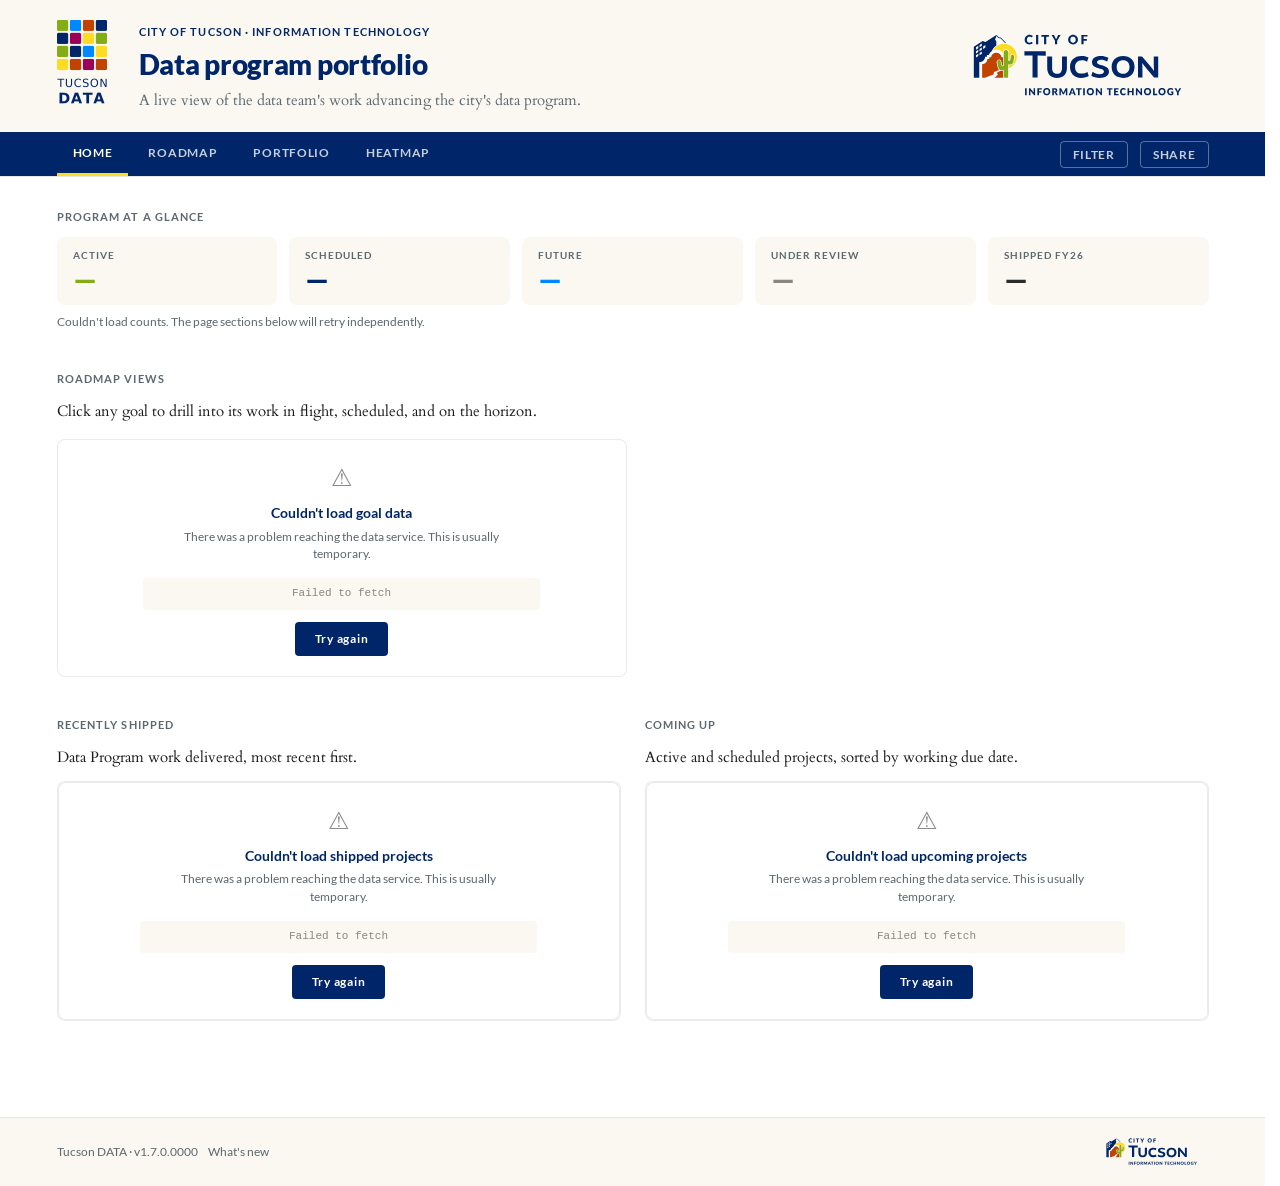
==== commit d9aab752: "v1.7.0.0000 — Heatmap: switchable dimension pairings Adds a View dropdown above the heatmap with fou" ====
--- a/index.html
+++ b/index.html
@@ -28,15 +28,15 @@
   <meta http-equiv="Cache-Control" content="no-cache, must-revalidate">
 
 
-  <link rel="icon" href="assets/favicon.ico?v=36" sizes="any">
-  <link rel="icon" type="image/png" href="assets/favicon.png?v=36">
-  <link rel="apple-touch-icon" href="assets/favicon.png?v=36">
+  <link rel="icon" href="assets/favicon.ico?v=37" sizes="any">
+  <link rel="icon" type="image/png" href="assets/favicon.png?v=37">
+  <link rel="apple-touch-icon" href="assets/favicon.png?v=37">
 
-  <link rel="stylesheet" href="css/fonts.css?v=36">
+  <link rel="stylesheet" href="css/fonts.css?v=37">
 
-  <link rel="stylesheet" href="css/tokens.css?v=36">
-  <link rel="stylesheet" href="css/base.css?v=36">
-  <link rel="stylesheet" href="css/components.css?v=36">
+  <link rel="stylesheet" href="css/tokens.css?v=37">
+  <link rel="stylesheet" href="css/base.css?v=37">
+  <link rel="stylesheet" href="css/components.css?v=37">
 </head>
 <body>
 
@@ -134,7 +134,7 @@
   <footer class="page-footer">
     <div class="container">
       <span>
-        Tucson DATA · v1.6.0.0000
+        Tucson DATA · v1.7.0.0000
         <span class="muted" style="margin-left: var(--space-2);"><a href="releases.html">What's new</a></span>
       </span>
       <span class="footer-cot-logo" aria-label="City of Tucson Information Technology">
@@ -143,8 +143,8 @@
     </div>
   </footer>
 
-  <script type="module" src="js/filter-ui.js?v=36"></script>
-  <script type="module" src="js/refresh-ui.js?v=36"></script>
-  <script type="module" src="js/pages/home.js?v=36"></script>
+  <script type="module" src="js/filter-ui.js?v=37"></script>
+  <script type="module" src="js/refresh-ui.js?v=37"></script>
+  <script type="module" src="js/pages/home.js?v=37"></script>
 </body>
 </html>
